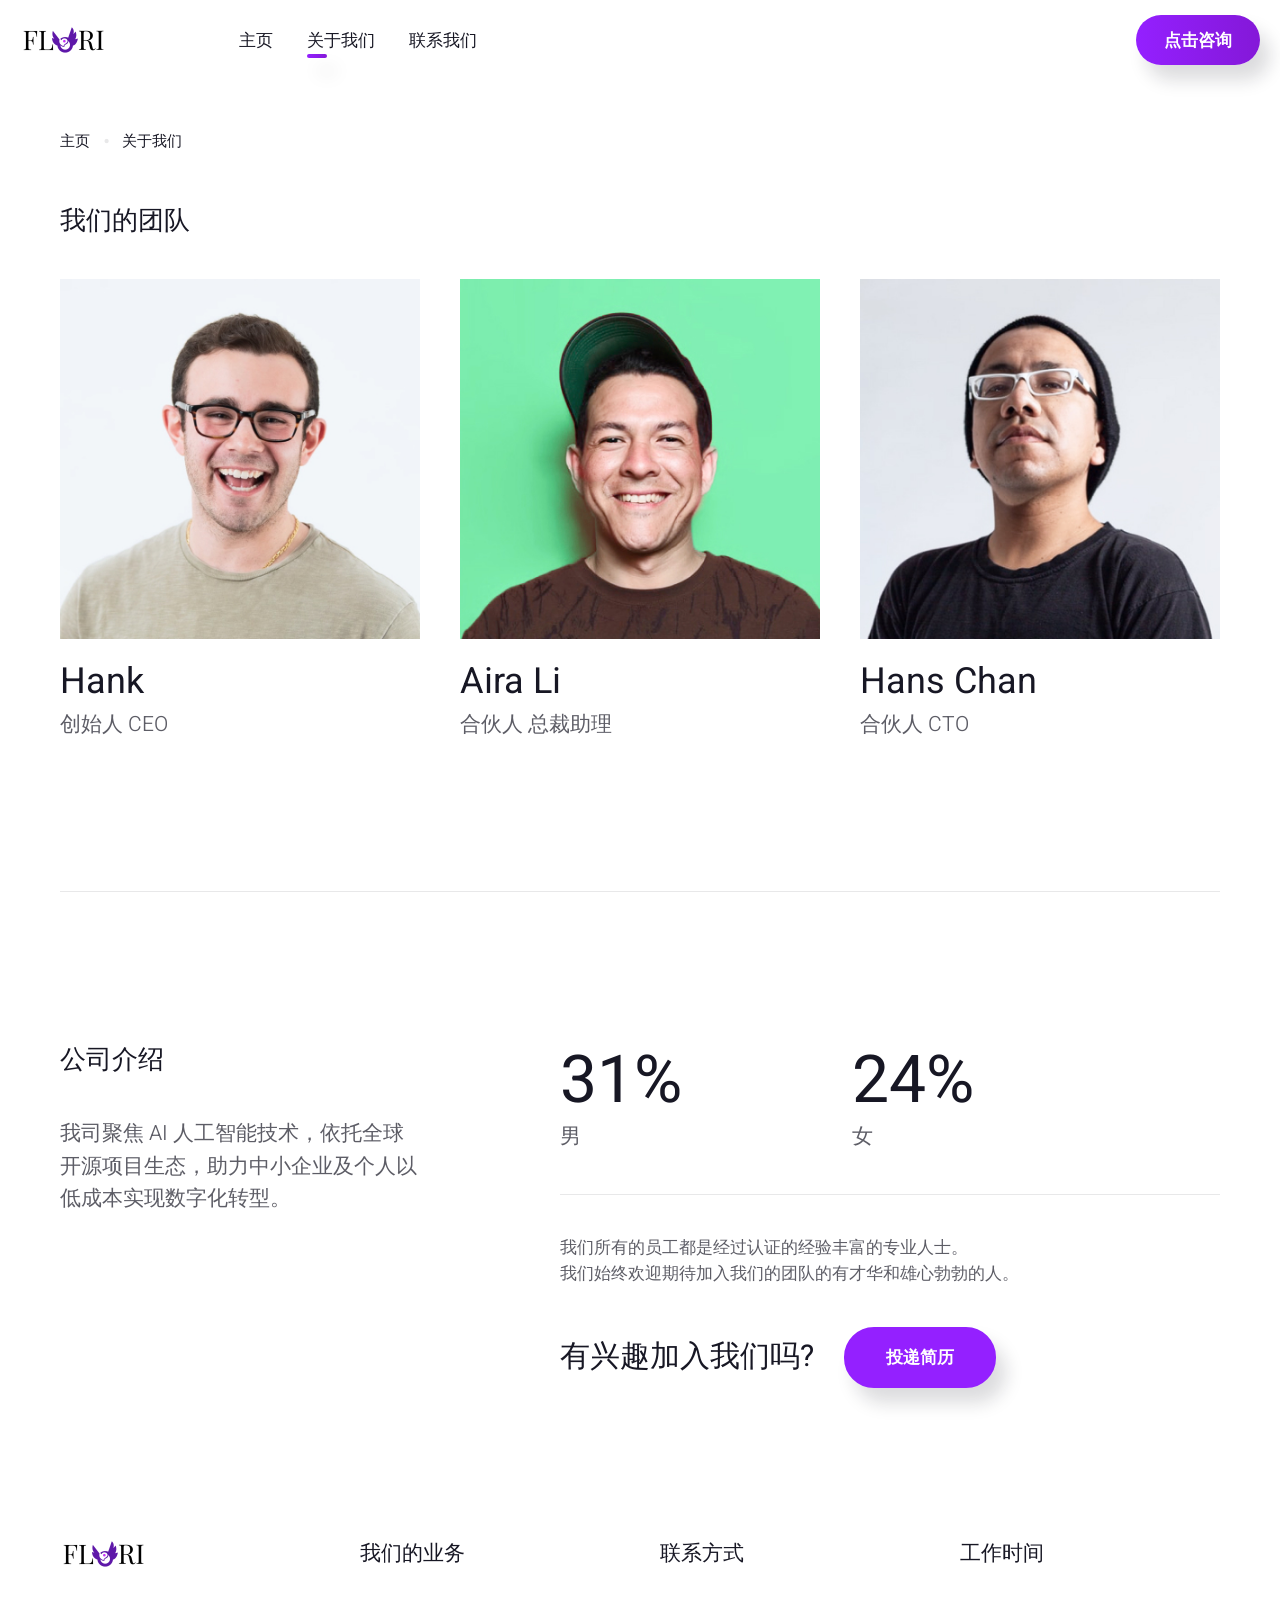
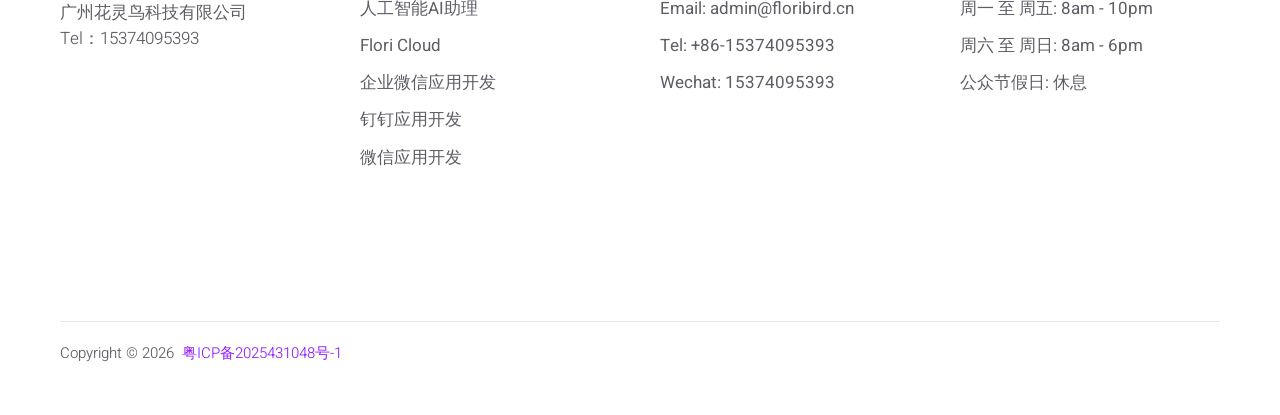
==== www/about-us.html @ df019b25 "snap: 第一次部署 cloudfare page" ====
<!DOCTYPE html>
<html lang="en">
  <head>
    <title>About Us</title>
    <meta charset="utf-8">
    <meta name="viewport" content="width=device-width, height=device-height, initial-scale=1.0">
    <meta http-equiv="X-UA-Compatible" content="IE=edge">
    <meta property="og:description" content="brevis, barbatus clabulares aliquando convertam de dexter, peritus capio. devatio clemens habitio est.">
    <link rel="icon" href="images/favicon.ico" type="image/x-icon">
    <link rel="stylesheet" href="components/base/base.css">
    <script src="components/base/core.min.js"></script>
    <script src="components/base/script.js"></script>
  </head>
  <body>
    <div class="page">
      <!--RD Navbar-->
      <header class="section rd-navbar-wrap" data-preset='{"title":"Navbar App","category":"header","reload":true,"id":"navbar-app"}'>
        <nav class="rd-navbar navbar-app">
          <div class="navbar-container">
            <div class="navbar-cell">
              <div class="navbar-panel">
                <button class="navbar-switch int-hamburger novi-icon" data-multi-switch='{"targets":".rd-navbar","scope":".rd-navbar","isolate":"[data-multi-switch]"}'></button>
                <div class="navbar-logo"><a class="navbar-logo-link" href="index.html"><img class="navbar-logo-default" src="images/logo-default-89x26.png" alt="Intense" width="89" height="26"/><img class="navbar-logo-inverse" src="images/logo-inverse-89x26.png" alt="Intense" width="89" height="26"/></a></div>
              </div>
            </div>
            <div class="navbar-cell navbar-spacer-narrow"></div>
            <div class="navbar-cell navbar-sidebar">
              <ul class="navbar-navigation rd-navbar-nav">
                <li class="navbar-navigation-root-item"><a class="navbar-navigation-root-link" href="index.html">主页</a>
                </li>
                <li class="navbar-navigation-root-item active"><a class="navbar-navigation-root-link" href="about-us.html">关于我们</a>
                </li>
                <li class="navbar-navigation-root-item"><a class="navbar-navigation-root-link" href="contact-us.html">联系我们</a>
                </li>
              </ul>
            </div>
            <div class="navbar-cell navbar-spacer"></div>
            <div class="navbar-cell">
              <div class="navbar-subpanel">
                <div class="navbar-subpanel-item">
                  <button class="navbar-button navbar-info-button mdi-dots-vertical novi-icon" data-multi-switch='{"targets":".rd-navbar","scope":".rd-navbar","class":"navbar-info-active","isolate":"[data-multi-switch]"}'></button>
                  <div class="navbar-info">
                    <a class="btn btn-primary navbar-action-button" href="contact-us.html">点击咨询</a>
                  </div>
                </div>
              </div>
            </div>
          </div>
        </nav>
      </header>
      <!-- Breadcrumb default-->
      <section class="section section-sm bg-transparent novi-background" data-preset='{"title":"Breadcrumb","category":"breadcrumb","reload":false,"id":"breadcrumb-6"}'>
        <div class="container">
                <!-- Breadcrumb-->
                <ul class="breadcrumb">
                  <li class="breadcrumb-item"><a class="breadcrumb-link" href="index.html">主页</a></li>
                  <li class="breadcrumb-item"><a class="breadcrumb-link" href="our-team.html">关于我们</a></li>
                </ul>
        </div>
      </section>
      <!-- Our founders-->
      <section class="section section-lg bg-transparent novi-background" data-preset='{"title":"Our Founders","category":"person","reload":false,"id":"our-founders"}'>
        <div class="container">
          <h4>我们的团队</h4>
          <div class="row row-30 row-offset-sm">
            <div class="col-xs-6 col-md-4">
                    <!-- Person-->
                    <div class="person person-lg"><a class="person-img-link" ><img class="person-img" src="images/persons/person-04-400x400.jpg" alt="" width="400" height="400"/></a>
                      <div class="person-title"><a >Hank</a></div>
                      <div class="person-subtitle">创始人 CEO</div>
                    </div>
            </div>
            <div class="col-xs-6 col-md-4">
                    <!-- Person-->
                    <div class="person person-lg"><a class="person-img-link" ><img class="person-img" src="images/persons/person-06-400x400.jpg" alt="" width="400" height="400"/></a>
                      <div class="person-title"><a >Aira Li</a></div>
                      <div class="person-subtitle">合伙人 总裁助理</div>
                    </div>
            </div>
            <div class="col-xs-6 col-md-4">
                    <!-- Person-->
                    <div class="person person-lg">
                      <a class="person-img-link" ><img class="person-img" src="images/persons/person-05-400x400.jpg" alt="" width="400" height="400"/></a>
                      <div class="person-title"><a>Hans Chan</a></div>
                      <div class="person-subtitle">合伙人 CTO</div>
                    </div>
            </div>

          </div>
        </div>
      </section>
      <!-- Section divider-->
      <section class="section novi-background" data-preset='{"title":"Divider Section","category":"content box","reload":false,"id":"divider-section"}'>
        <div class="container">
          <hr class="divider divider-sm">
        </div>
      </section>
      <!-- Team demographics-->
      <section class="section section-lg bg-transparent novi-background" data-preset='{"title":"Team Demographics","category":"content box","reload":true,"id":"team-demographics"}'>
        <div class="container">
          <div class="row row-30 justify-content-lg-between novi-disabled">
            <div class="col-md-4">
              <h4>公司介绍</h4>
              <p>我司聚焦 AI 人工智能技术，依托全球开源项目生态，助力中小企业及个人以低成本实现数字化转型。</p>
            </div>
            <div class="col-md-8 col-lg-7">
              <div>
                <div class="row">
                  <div class="col-6 col-xs-5 col-md-6 col-xl-5">
                          <!-- Counter-->
                          <div class="counter">
                            <div class="counter-body">
                              <div class="counter-value h1"><span data-counter="">57</span><span class="counter-postfix">%</span>
                              </div>
                              <div class="counter-title">男</div>
                            </div>
                          </div>
                  </div>
                  <div class="col-6 col-xs-5 col-md-6 col-xl-5">
                          <!-- Counter-->
                          <div class="counter">
                            <div class="counter-body">
                              <div class="counter-value h1"><span data-counter="">43</span><span class="counter-postfix">%</span>
                              </div>
                              <div class="counter-title">女</div>
                            </div>
                          </div>
                  </div>
                </div>
              </div>
              <hr class="divider divider-sm">
              <p class="small">
                我们所有的员工都是经过认证的经验丰富的专业人士。</br>
                我们始终欢迎期待加入我们的团队的有才华和雄心勃勃的人。
              </p>
              <div class="offset-sm group-30 d-flex align-items-center flex-wrap flex-xs-nowrap">
                <h3>有兴趣加入我们吗?</h3>
                <div class="flex-shrink-0"><a class="btn btn-lg btn-secondary" href="contact-us.html">投递简历</a></div>
              </div>
            </div>
          </div>
        </div>
      </section>
      <!-- Footer app-->
      <footer class="section footer footer-lg bg-transparent novi-background" data-preset='{"title":"Footer App","category":"footer","reload":true,"id":"footer-app"}'>
        <div class="container">
          <div class="row row-40 row-md-50 justify-content-md-between justify-content-xl-end">
            <div class="col-lg-4 col-xl-3">
                    <!-- Logo-->
                    <div class="logo"><a class="logo-link" href="index.html"><img class="logo-image-default" src="images/logo-default-89x26.png" alt="Intense" width="89" height="26"/><img class="logo-image-inverse" src="images/logo-inverse-89x26.png" alt="Intense" width="89" height="26"/></a></div>
              <p class="small">
                广州花灵鸟科技有限公司</br>
                Tel：15374095393</br>
                </p>
            </div>
            <div class="col-auto col-xs-4 col-lg-auto col-xl-3">
              <h6>我们的业务</h6>
              <ul class="list list-xl small font-weight-normal">
                <li class="list-item"><a class="list-link" href="#">人工智能AI助理</a></li>
                <li class="list-item"><a class="list-link" href="#">Flori Cloud</a></li>
                <li class="list-item"><a class="list-link" href="#">企业微信应用开发</a></li>
                <li class="list-item"><a class="list-link" href="#">钉钉应用开发</a></li>
                <li class="list-item"><a class="list-link" href="#">微信应用开发</a></li>
              </ul>
            </div>
            <div class="col-auto col-xs-4 col-lg-auto col-xl-3">
              <h6>联系方式</h6>
              <ul class="list list-xl small font-weight-normal">
                <li class="list-item"><a class="list-link" href="mailto:#">Email: admin@floribird.cn</a></li>
                <li class="list-item"><a class="list-link" href="mailto:#">Tel: +86-15374095393</a></li>
                <li class="list-item"><a class="list-link" href="mailto:#">Wechat: 15374095393</a></li>
              </ul>
            </div>
            <div class="col-auto col-xs-4 col-lg-auto col-xl-3">
              <h6>工作时间</h6>
              <ul class="list list-xl small font-weight-normal">
                <li class="list-item">周一 至 周五: 8am - 10pm</li>
                <li class="list-item">周六 至 周日: 8am - 6pm</li>
                <li class="list-item">公众节假日: 休息</li>
              </ul>
            </div>
          </div>
          <hr class="divider divider-sm footer-divider">
          <div class="footer-panel">
                  <!-- Copyright-->
                  <p class="rights">Copyright <span>&copy;&nbsp;</span><span class="copyright-year"></span><span>&nbsp;</span>
                    <a href="https://beian.miit.gov.cn" target="_blank">粤ICP备2025431048号-1</a>
                  </p>
          </div>
        </div>
      </footer>
    </div>
    <div class="page-loader context-dark">
      <div class="page-loader-container"><img class="page-loader-logo" src="images/logo-default-89x26.png" alt="Intense" width="89" height="26"/>
        <svg class="page-loader-progress" x="0px" y="0px" width="100" height="100" viewBox="0 0 100 100" style="visibility: hidden;">
          <circle class="page-loader-circle clipped" cx="50" cy="50" r="48"></circle>
        </svg>
      </div>
    </div>
  </body>
</html>
---- www/components/base/base.css ----
*,*::before,*::after {	box-sizing: border-box;}html {	font-family: sans-serif;	line-height: 1.15;	-webkit-text-size-adjust: 100%;	-webkit-tap-highlight-color: rgba(0, 0, 0, 0);}article, aside, figcaption, figure, footer, header, hgroup, main, nav, section {	display: block;}body {	margin: 0;	font-family: "Heebo", sans-serif;	font-size: 1.3125rem;	font-weight: 300;	line-height: 1.54;	color: #5d5d66;	text-align: left;	background-color: #fff;}[tabindex="-1"]:focus {	outline: 0 !important;}hr {	box-sizing: content-box;	height: 0;	overflow: visible;}h1, h2, h3, h4, h5, h6 {	margin-top: 0;	margin-bottom: 0.5rem;}p {	margin-top: 0;	margin-bottom: 1rem;}abbr[title],abbr[data-original-title] {	text-decoration: underline;	text-decoration: underline dotted;	cursor: help;	border-bottom: 0;	text-decoration-skip-ink: none;}address {	margin-bottom: 1rem;	font-style: normal;	line-height: inherit;}ol,ul,dl {	margin-top: 0;	margin-bottom: 1rem;}ol ol,ul ul,ol ul,ul ol {	margin-bottom: 0;}dt {	font-weight: 700;}dd {	margin-bottom: .5rem;	margin-left: 0;}blockquote {	margin: 0 0 1rem;}b,strong {	font-weight: 500;}small {	font-size: 80%;}sub,sup {	position: relative;	font-size: 75%;	line-height: 0;	vertical-align: baseline;}sub {	bottom: -.25em;}sup {	top: -.5em;}a {	color: #9420FF;	text-decoration: none;	background-color: transparent;}a:hover {	color: #6d00d3;	text-decoration: underline;}a:not([href]):not([tabindex]) {	color: inherit;	text-decoration: none;}a:not([href]):not([tabindex]):hover, a:not([href]):not([tabindex]):focus {	color: inherit;	text-decoration: none;}a:not([href]):not([tabindex]):focus {	outline: 0;}pre,code,kbd,samp {	font-family: SFMono-Regular, Menlo, Monaco, Consolas, "Liberation Mono", "Courier New", monospace;	font-size: 1em;}pre {	margin-top: 0;	margin-bottom: 1rem;	overflow: auto;}figure {	margin: 0 0 1rem;}img {	vertical-align: middle;	border-style: none;}svg {	overflow: hidden;	vertical-align: middle;}table {	border-collapse: collapse;}caption {	padding-top: 19px 20px;	padding-bottom: 19px 20px;	color: #5d5d66;	text-align: left;	caption-side: bottom;}th {	text-align: inherit;}label {	display: inline-block;	margin-bottom: 0.5rem;}button {	border-radius: 0;}button:focus {	outline: 1px dotted;	outline: 5px auto -webkit-focus-ring-color;}input,button,select,optgroup,textarea {	margin: 0;	font-family: inherit;	font-size: inherit;	line-height: inherit;}button,input {	overflow: visible;}button,select {	text-transform: none;}select {	word-wrap: normal;}button,[type="button"],[type="reset"],[type="submit"] {	-webkit-appearance: button;}button:not(:disabled),[type="button"]:not(:disabled),[type="reset"]:not(:disabled),[type="submit"]:not(:disabled) {	cursor: pointer;}button::-moz-focus-inner,[type="button"]::-moz-focus-inner,[type="reset"]::-moz-focus-inner,[type="submit"]::-moz-focus-inner {	padding: 0;	border-style: none;}input[type="radio"],input[type="checkbox"] {	box-sizing: border-box;	padding: 0;}input[type="date"],input[type="time"],input[type="datetime-local"],input[type="month"] {	-webkit-appearance: listbox;}textarea {	overflow: auto;	resize: vertical;}fieldset {	min-width: 0;	padding: 0;	margin: 0;	border: 0;}legend {	display: block;	width: 100%;	max-width: 100%;	padding: 0;	margin-bottom: .5rem;	font-size: 1.5rem;	line-height: inherit;	color: inherit;	white-space: normal;}progress {	vertical-align: baseline;}[type="number"]::-webkit-inner-spin-button,[type="number"]::-webkit-outer-spin-button {	height: auto;}[type="search"] {	outline-offset: -2px;	-webkit-appearance: none;}[type="search"]::-webkit-search-decoration {	-webkit-appearance: none;}::-webkit-file-upload-button {	font: inherit;	-webkit-appearance: button;}output {	display: inline-block;}summary {	display: list-item;	cursor: pointer;}template {	display: none;}[hidden] {	display: none !important;}h1, h2, h3, h4, h5, h6,.h1, .h2, .h3, .h4, .h5, .h6 {	margin-bottom: 0.5rem;	font-weight: 400;	line-height: 1.2;	color: #171724;}h1, .h1 {	font-size: 4.125rem;}h2, .h2 {	font-size: 2.875rem;}h3, .h3 {	font-size: 2.25rem;}h4, .h4 {	font-size: 1.875rem;}h5, .h5 {	font-size: 1.5rem;}h6, .h6 {	font-size: 1.3125rem;}.lead {	font-size: 1.50937rem;	font-weight: 300;}.display-1 {	font-size: 6rem;	font-weight: 300;	line-height: 1.2;}.display-2 {	font-size: 5.5rem;	font-weight: 300;	line-height: 1.2;}.display-3 {	font-size: 4.5rem;	font-weight: 300;	line-height: 1.2;}.display-4 {	font-size: 3.5rem;	font-weight: 300;	line-height: 1.2;}hr {	margin-top: 0;	margin-bottom: 0;	border: 0;	border-top: 2px solid #e8e8e9;}small,.small {	font-size: 81%;}mark,.mark {	padding: 0 0.1em;	background-color: #9420FF;}.list-unstyled {	padding-left: 0;	list-style: none;}.list-inline {	padding-left: 0;	list-style: none;}.list-inline-item {	display: inline-block;}.list-inline-item:not(:last-child) {	margin-right: 0.5rem;}.initialism {	font-size: 90%;	text-transform: uppercase;}.blockquote {	margin-bottom: 1rem;	font-size: 1.64063rem;}.blockquote-footer {	display: block;	font-size: 81%;	color: #5d5d66;}.blockquote-footer::before {	content: "\2014\00A0";}.fade {	transition: opacity 0.15s linear;}@media (prefers-reduced-motion: reduce) {	.fade {		transition: none;	}}.fade:not(.show) {	opacity: 0;}.collapse:not(.show) {	display: none;}.collapsing {	position: relative;	height: 0;	overflow: hidden;	transition: height 0.35s ease;}@media (prefers-reduced-motion: reduce) {	.collapsing {		transition: none;	}}.text-monospace {	font-family: SFMono-Regular, Menlo, Monaco, Consolas, "Liberation Mono", "Courier New", monospace !important;}.text-justify {	text-align: justify !important;}.text-wrap {	white-space: normal !important;}.text-nowrap {	white-space: nowrap !important;}.text-truncate {	overflow: hidden;	text-overflow: ellipsis;	white-space: nowrap;}.text-left {	text-align: left !important;}.text-right {	text-align: right !important;}.text-center {	text-align: center !important;}@media (min-width: 480px) {	.text-xs-left {		text-align: left !important;	}	.text-xs-right {		text-align: right !important;	}	.text-xs-center {		text-align: center !important;	}}@media (min-width: 576px) {	.text-sm-left {		text-align: left !important;	}	.text-sm-right {		text-align: right !important;	}	.text-sm-center {		text-align: center !important;	}}@media (min-width: 768px) {	.text-md-left {		text-align: left !important;	}	.text-md-right {		text-align: right !important;	}	.text-md-center {		text-align: center !important;	}}@media (min-width: 992px) {	.text-lg-left {		text-align: left !important;	}	.text-lg-right {		text-align: right !important;	}	.text-lg-center {		text-align: center !important;	}}@media (min-width: 1200px) {	.text-xl-left {		text-align: left !important;	}	.text-xl-right {		text-align: right !important;	}	.text-xl-center {		text-align: center !important;	}}@media (min-width: 1600px) {	.text-xxl-left {		text-align: left !important;	}	.text-xxl-right {		text-align: right !important;	}	.text-xxl-center {		text-align: center !important;	}}.text-lowercase {	text-transform: lowercase !important;}.text-uppercase {	text-transform: uppercase !important;}.text-capitalize {	text-transform: capitalize !important;}.font-weight-light {	font-weight: 300 !important;}.font-weight-lighter {	font-weight: lighter !important;}.font-weight-normal {	font-weight: 400 !important;}.font-weight-medium {	font-weight: 500;}.font-weight-bold {	font-weight: 700 !important;}.font-weight-bolder {	font-weight: 500 !important;}.font-italic {	font-style: italic !important;}.text-white {	color: #fff !important;}.text-primary {	color: #6B39BD !important;}a.text-primary:hover, a.text-primary:focus {	color: #4a2782 !important;}.text-secondary {	color: #9420FF !important;}a.text-secondary:hover, a.text-secondary:focus {	color: #6d00d3 !important;}.text-success {	color: #77ba21 !important;}a.text-success:hover, a.text-success:focus {	color: #4d7915 !important;}.text-info {	color: #138ce4 !important;}a.text-info:hover, a.text-info:focus {	color: #0d619d !important;}.text-warning {	color: #f19711 !important;}a.text-warning:hover, a.text-warning:focus {	color: #ab6b0a !important;}.text-danger {	color: #e72660 !important;}a.text-danger:hover, a.text-danger:focus {	color: #ad1341 !important;}.text-light {	color: #f7f7f7 !important;}a.text-light:hover, a.text-light:focus {	color: #d1d1d1 !important;}.text-dark {	color: #171724 !important;}a.text-dark:hover, a.text-dark:focus {	color: black !important;}.text-body {	color: #5d5d66 !important;}.text-muted {	color: #5d5d66 !important;}.text-black-50 {	color: rgba(0, 0, 0, 0.5) !important;}.text-white-50 {	color: rgba(255, 255, 255, 0.5) !important;}.text-hide {	font: 0/0 a;	color: transparent;	text-shadow: none;	background-color: transparent;	border: 0;}.text-decoration-none {	text-decoration: none !important;}.text-break {	word-break: break-word !important;	overflow-wrap: break-word !important;}.text-reset {	color: inherit !important;}.d-none {	display: none !important;}.d-inline {	display: inline !important;}.d-inline-block {	display: inline-block !important;}.d-block {	display: block !important;}.d-table {	display: table !important;}.d-table-row {	display: table-row !important;}.d-table-cell {	display: table-cell !important;}.d-flex {	display: flex !important;}.d-inline-flex {	display: inline-flex !important;}@media (min-width: 480px) {	.d-xs-none {		display: none !important;	}	.d-xs-inline {		display: inline !important;	}	.d-xs-inline-block {		display: inline-block !important;	}	.d-xs-block {		display: block !important;	}	.d-xs-table {		display: table !important;	}	.d-xs-table-row {		display: table-row !important;	}	.d-xs-table-cell {		display: table-cell !important;	}	.d-xs-flex {		display: flex !important;	}	.d-xs-inline-flex {		display: inline-flex !important;	}}@media (min-width: 576px) {	.d-sm-none {		display: none !important;	}	.d-sm-inline {		display: inline !important;	}	.d-sm-inline-block {		display: inline-block !important;	}	.d-sm-block {		display: block !important;	}	.d-sm-table {		display: table !important;	}	.d-sm-table-row {		display: table-row !important;	}	.d-sm-table-cell {		display: table-cell !important;	}	.d-sm-flex {		display: flex !important;	}	.d-sm-inline-flex {		display: inline-flex !important;	}}@media (min-width: 768px) {	.d-md-none {		display: none !important;	}	.d-md-inline {		display: inline !important;	}	.d-md-inline-block {		display: inline-block !important;	}	.d-md-block {		display: block !important;	}	.d-md-table {		display: table !important;	}	.d-md-table-row {		display: table-row !important;	}	.d-md-table-cell {		display: table-cell !important;	}	.d-md-flex {		display: flex !important;	}	.d-md-inline-flex {		display: inline-flex !important;	}}@media (min-width: 992px) {	.d-lg-none {		display: none !important;	}	.d-lg-inline {		display: inline !important;	}	.d-lg-inline-block {		display: inline-block !important;	}	.d-lg-block {		display: block !important;	}	.d-lg-table {		display: table !important;	}	.d-lg-table-row {		display: table-row !important;	}	.d-lg-table-cell {		display: table-cell !important;	}	.d-lg-flex {		display: flex !important;	}	.d-lg-inline-flex {		display: inline-flex !important;	}}@media (min-width: 1200px) {	.d-xl-none {		display: none !important;	}	.d-xl-inline {		display: inline !important;	}	.d-xl-inline-block {		display: inline-block !important;	}	.d-xl-block {		display: block !important;	}	.d-xl-table {		display: table !important;	}	.d-xl-table-row {		display: table-row !important;	}	.d-xl-table-cell {		display: table-cell !important;	}	.d-xl-flex {		display: flex !important;	}	.d-xl-inline-flex {		display: inline-flex !important;	}}@media (min-width: 1600px) {	.d-xxl-none {		display: none !important;	}	.d-xxl-inline {		display: inline !important;	}	.d-xxl-inline-block {		display: inline-block !important;	}	.d-xxl-block {		display: block !important;	}	.d-xxl-table {		display: table !important;	}	.d-xxl-table-row {		display: table-row !important;	}	.d-xxl-table-cell {		display: table-cell !important;	}	.d-xxl-flex {		display: flex !important;	}	.d-xxl-inline-flex {		display: inline-flex !important;	}}@media print {	.d-print-none {		display: none !important;	}	.d-print-inline {		display: inline !important;	}	.d-print-inline-block {		display: inline-block !important;	}	.d-print-block {		display: block !important;	}	.d-print-table {		display: table !important;	}	.d-print-table-row {		display: table-row !important;	}	.d-print-table-cell {		display: table-cell !important;	}	.d-print-flex {		display: flex !important;	}	.d-print-inline-flex {		display: inline-flex !important;	}}.float-left {	float: left !important;}.float-right {	float: right !important;}.float-none {	float: none !important;}@media (min-width: 480px) {	.float-xs-left {		float: left !important;	}	.float-xs-right {		float: right !important;	}	.float-xs-none {		float: none !important;	}}@media (min-width: 576px) {	.float-sm-left {		float: left !important;	}	.float-sm-right {		float: right !important;	}	.float-sm-none {		float: none !important;	}}@media (min-width: 768px) {	.float-md-left {		float: left !important;	}	.float-md-right {		float: right !important;	}	.float-md-none {		float: none !important;	}}@media (min-width: 992px) {	.float-lg-left {		float: left !important;	}	.float-lg-right {		float: right !important;	}	.float-lg-none {		float: none !important;	}}@media (min-width: 1200px) {	.float-xl-left {		float: left !important;	}	.float-xl-right {		float: right !important;	}	.float-xl-none {		float: none !important;	}}@media (min-width: 1600px) {	.float-xxl-left {		float: left !important;	}	.float-xxl-right {		float: right !important;	}	.float-xxl-none {		float: none !important;	}}.clearfix::after {	display: block;	clear: both;	content: "";}.flex-row {	flex-direction: row !important;}.flex-column {	flex-direction: column !important;}.flex-row-reverse {	flex-direction: row-reverse !important;}.flex-column-reverse {	flex-direction: column-reverse !important;}.flex-wrap {	flex-wrap: wrap !important;}.flex-nowrap {	flex-wrap: nowrap !important;}.flex-wrap-reverse {	flex-wrap: wrap-reverse !important;}.flex-fill {	flex: 1 1 auto !important;}.flex-grow-0 {	flex-grow: 0 !important;}.flex-grow-1 {	flex-grow: 1 !important;}.flex-shrink-0 {	flex-shrink: 0 !important;}.flex-shrink-1 {	flex-shrink: 1 !important;}.justify-content-start {	justify-content: flex-start !important;}.justify-content-end {	justify-content: flex-end !important;}.justify-content-center {	justify-content: center !important;}.justify-content-between {	justify-content: space-between !important;}.justify-content-around {	justify-content: space-around !important;}.align-items-start {	align-items: flex-start !important;}.align-items-end {	align-items: flex-end !important;}.align-items-center {	align-items: center !important;}.align-items-baseline {	align-items: baseline !important;}.align-items-stretch {	align-items: stretch !important;}.align-content-start {	align-content: flex-start !important;}.align-content-end {	align-content: flex-end !important;}.align-content-center {	align-content: center !important;}.align-content-between {	align-content: space-between !important;}.align-content-around {	align-content: space-around !important;}.align-content-stretch {	align-content: stretch !important;}.align-self-auto {	align-self: auto !important;}.align-self-start {	align-self: flex-start !important;}.align-self-end {	align-self: flex-end !important;}.align-self-center {	align-self: center !important;}.align-self-baseline {	align-self: baseline !important;}.align-self-stretch {	align-self: stretch !important;}@media (min-width: 480px) {	.flex-xs-row {		flex-direction: row !important;	}	.flex-xs-column {		flex-direction: column !important;	}	.flex-xs-row-reverse {		flex-direction: row-reverse !important;	}	.flex-xs-column-reverse {		flex-direction: column-reverse !important;	}	.flex-xs-wrap {		flex-wrap: wrap !important;	}	.flex-xs-nowrap {		flex-wrap: nowrap !important;	}	.flex-xs-wrap-reverse {		flex-wrap: wrap-reverse !important;	}	.flex-xs-fill {		flex: 1 1 auto !important;	}	.flex-xs-grow-0 {		flex-grow: 0 !important;	}	.flex-xs-grow-1 {		flex-grow: 1 !important;	}	.flex-xs-shrink-0 {		flex-shrink: 0 !important;	}	.flex-xs-shrink-1 {		flex-shrink: 1 !important;	}	.justify-content-xs-start {		justify-content: flex-start !important;	}	.justify-content-xs-end {		justify-content: flex-end !important;	}	.justify-content-xs-center {		justify-content: center !important;	}	.justify-content-xs-between {		justify-content: space-between !important;	}	.justify-content-xs-around {		justify-content: space-around !important;	}	.align-items-xs-start {		align-items: flex-start !important;	}	.align-items-xs-end {		align-items: flex-end !important;	}	.align-items-xs-center {		align-items: center !important;	}	.align-items-xs-baseline {		align-items: baseline !important;	}	.align-items-xs-stretch {		align-items: stretch !important;	}	.align-content-xs-start {		align-content: flex-start !important;	}	.align-content-xs-end {		align-content: flex-end !important;	}	.align-content-xs-center {		align-content: center !important;	}	.align-content-xs-between {		align-content: space-between !important;	}	.align-content-xs-around {		align-content: space-around !important;	}	.align-content-xs-stretch {		align-content: stretch !important;	}	.align-self-xs-auto {		align-self: auto !important;	}	.align-self-xs-start {		align-self: flex-start !important;	}	.align-self-xs-end {		align-self: flex-end !important;	}	.align-self-xs-center {		align-self: center !important;	}	.align-self-xs-baseline {		align-self: baseline !important;	}	.align-self-xs-stretch {		align-self: stretch !important;	}}@media (min-width: 576px) {	.flex-sm-row {		flex-direction: row !important;	}	.flex-sm-column {		flex-direction: column !important;	}	.flex-sm-row-reverse {		flex-direction: row-reverse !important;	}	.flex-sm-column-reverse {		flex-direction: column-reverse !important;	}	.flex-sm-wrap {		flex-wrap: wrap !important;	}	.flex-sm-nowrap {		flex-wrap: nowrap !important;	}	.flex-sm-wrap-reverse {		flex-wrap: wrap-reverse !important;	}	.flex-sm-fill {		flex: 1 1 auto !important;	}	.flex-sm-grow-0 {		flex-grow: 0 !important;	}	.flex-sm-grow-1 {		flex-grow: 1 !important;	}	.flex-sm-shrink-0 {		flex-shrink: 0 !important;	}	.flex-sm-shrink-1 {		flex-shrink: 1 !important;	}	.justify-content-sm-start {		justify-content: flex-start !important;	}	.justify-content-sm-end {		justify-content: flex-end !important;	}	.justify-content-sm-center {		justify-content: center !important;	}	.justify-content-sm-between {		justify-content: space-between !important;	}	.justify-content-sm-around {		justify-content: space-around !important;	}	.align-items-sm-start {		align-items: flex-start !important;	}	.align-items-sm-end {		align-items: flex-end !important;	}	.align-items-sm-center {		align-items: center !important;	}	.align-items-sm-baseline {		align-items: baseline !important;	}	.align-items-sm-stretch {		align-items: stretch !important;	}	.align-content-sm-start {		align-content: flex-start !important;	}	.align-content-sm-end {		align-content: flex-end !important;	}	.align-content-sm-center {		align-content: center !important;	}	.align-content-sm-between {		align-content: space-between !important;	}	.align-content-sm-around {		align-content: space-around !important;	}	.align-content-sm-stretch {		align-content: stretch !important;	}	.align-self-sm-auto {		align-self: auto !important;	}	.align-self-sm-start {		align-self: flex-start !important;	}	.align-self-sm-end {		align-self: flex-end !important;	}	.align-self-sm-center {		align-self: center !important;	}	.align-self-sm-baseline {		align-self: baseline !important;	}	.align-self-sm-stretch {		align-self: stretch !important;	}}@media (min-width: 768px) {	.flex-md-row {		flex-direction: row !important;	}	.flex-md-column {		flex-direction: column !important;	}	.flex-md-row-reverse {		flex-direction: row-reverse !important;	}	.flex-md-column-reverse {		flex-direction: column-reverse !important;	}	.flex-md-wrap {		flex-wrap: wrap !important;	}	.flex-md-nowrap {		flex-wrap: nowrap !important;	}	.flex-md-wrap-reverse {		flex-wrap: wrap-reverse !important;	}	.flex-md-fill {		flex: 1 1 auto !important;	}	.flex-md-grow-0 {		flex-grow: 0 !important;	}	.flex-md-grow-1 {		flex-grow: 1 !important;	}	.flex-md-shrink-0 {		flex-shrink: 0 !important;	}	.flex-md-shrink-1 {		flex-shrink: 1 !important;	}	.justify-content-md-start {		justify-content: flex-start !important;	}	.justify-content-md-end {		justify-content: flex-end !important;	}	.justify-content-md-center {		justify-content: center !important;	}	.justify-content-md-between {		justify-content: space-between !important;	}	.justify-content-md-around {		justify-content: space-around !important;	}	.align-items-md-start {		align-items: flex-start !important;	}	.align-items-md-end {		align-items: flex-end !important;	}	.align-items-md-center {		align-items: center !important;	}	.align-items-md-baseline {		align-items: baseline !important;	}	.align-items-md-stretch {		align-items: stretch !important;	}	.align-content-md-start {		align-content: flex-start !important;	}	.align-content-md-end {		align-content: flex-end !important;	}	.align-content-md-center {		align-content: center !important;	}	.align-content-md-between {		align-content: space-between !important;	}	.align-content-md-around {		align-content: space-around !important;	}	.align-content-md-stretch {		align-content: stretch !important;	}	.align-self-md-auto {		align-self: auto !important;	}	.align-self-md-start {		align-self: flex-start !important;	}	.align-self-md-end {		align-self: flex-end !important;	}	.align-self-md-center {		align-self: center !important;	}	.align-self-md-baseline {		align-self: baseline !important;	}	.align-self-md-stretch {		align-self: stretch !important;	}}@media (min-width: 992px) {	.flex-lg-row {		flex-direction: row !important;	}	.flex-lg-column {		flex-direction: column !important;	}	.flex-lg-row-reverse {		flex-direction: row-reverse !important;	}	.flex-lg-column-reverse {		flex-direction: column-reverse !important;	}	.flex-lg-wrap {		flex-wrap: wrap !important;	}	.flex-lg-nowrap {		flex-wrap: nowrap !important;	}	.flex-lg-wrap-reverse {		flex-wrap: wrap-reverse !important;	}	.flex-lg-fill {		flex: 1 1 auto !important;	}	.flex-lg-grow-0 {		flex-grow: 0 !important;	}	.flex-lg-grow-1 {		flex-grow: 1 !important;	}	.flex-lg-shrink-0 {		flex-shrink: 0 !important;	}	.flex-lg-shrink-1 {		flex-shrink: 1 !important;	}	.justify-content-lg-start {		justify-content: flex-start !important;	}	.justify-content-lg-end {		justify-content: flex-end !important;	}	.justify-content-lg-center {		justify-content: center !important;	}	.justify-content-lg-between {		justify-content: space-between !important;	}	.justify-content-lg-around {		justify-content: space-around !important;	}	.align-items-lg-start {		align-items: flex-start !important;	}	.align-items-lg-end {		align-items: flex-end !important;	}	.align-items-lg-center {		align-items: center !important;	}	.align-items-lg-baseline {		align-items: baseline !important;	}	.align-items-lg-stretch {		align-items: stretch !important;	}	.align-content-lg-start {		align-content: flex-start !important;	}	.align-content-lg-end {		align-content: flex-end !important;	}	.align-content-lg-center {		align-content: center !important;	}	.align-content-lg-between {		align-content: space-between !important;	}	.align-content-lg-around {		align-content: space-around !important;	}	.align-content-lg-stretch {		align-content: stretch !important;	}	.align-self-lg-auto {		align-self: auto !important;	}	.align-self-lg-start {		align-self: flex-start !important;	}	.align-self-lg-end {		align-self: flex-end !important;	}	.align-self-lg-center {		align-self: center !important;	}	.align-self-lg-baseline {		align-self: baseline !important;	}	.align-self-lg-stretch {		align-self: stretch !important;	}}@media (min-width: 1200px) {	.flex-xl-row {		flex-direction: row !important;	}	.flex-xl-column {		flex-direction: column !important;	}	.flex-xl-row-reverse {		flex-direction: row-reverse !important;	}	.flex-xl-column-reverse {		flex-direction: column-reverse !important;	}	.flex-xl-wrap {		flex-wrap: wrap !important;	}	.flex-xl-nowrap {		flex-wrap: nowrap !important;	}	.flex-xl-wrap-reverse {		flex-wrap: wrap-reverse !important;	}	.flex-xl-fill {		flex: 1 1 auto !important;	}	.flex-xl-grow-0 {		flex-grow: 0 !important;	}	.flex-xl-grow-1 {		flex-grow: 1 !important;	}	.flex-xl-shrink-0 {		flex-shrink: 0 !important;	}	.flex-xl-shrink-1 {		flex-shrink: 1 !important;	}	.justify-content-xl-start {		justify-content: flex-start !important;	}	.justify-content-xl-end {		justify-content: flex-end !important;	}	.justify-content-xl-center {		justify-content: center !important;	}	.justify-content-xl-between {		justify-content: space-between !important;	}	.justify-content-xl-around {		justify-content: space-around !important;	}	.align-items-xl-start {		align-items: flex-start !important;	}	.align-items-xl-end {		align-items: flex-end !important;	}	.align-items-xl-center {		align-items: center !important;	}	.align-items-xl-baseline {		align-items: baseline !important;	}	.align-items-xl-stretch {		align-items: stretch !important;	}	.align-content-xl-start {		align-content: flex-start !important;	}	.align-content-xl-end {		align-content: flex-end !important;	}	.align-content-xl-center {		align-content: center !important;	}	.align-content-xl-between {		align-content: space-between !important;	}	.align-content-xl-around {		align-content: space-around !important;	}	.align-content-xl-stretch {		align-content: stretch !important;	}	.align-self-xl-auto {		align-self: auto !important;	}	.align-self-xl-start {		align-self: flex-start !important;	}	.align-self-xl-end {		align-self: flex-end !important;	}	.align-self-xl-center {		align-self: center !important;	}	.align-self-xl-baseline {		align-self: baseline !important;	}	.align-self-xl-stretch {		align-self: stretch !important;	}}@media (min-width: 1600px) {	.flex-xxl-row {		flex-direction: row !important;	}	.flex-xxl-column {		flex-direction: column !important;	}	.flex-xxl-row-reverse {		flex-direction: row-reverse !important;	}	.flex-xxl-column-reverse {		flex-direction: column-reverse !important;	}	.flex-xxl-wrap {		flex-wrap: wrap !important;	}	.flex-xxl-nowrap {		flex-wrap: nowrap !important;	}	.flex-xxl-wrap-reverse {		flex-wrap: wrap-reverse !important;	}	.flex-xxl-fill {		flex: 1 1 auto !important;	}	.flex-xxl-grow-0 {		flex-grow: 0 !important;	}	.flex-xxl-grow-1 {		flex-grow: 1 !important;	}	.flex-xxl-shrink-0 {		flex-shrink: 0 !important;	}	.flex-xxl-shrink-1 {		flex-shrink: 1 !important;	}	.justify-content-xxl-start {		justify-content: flex-start !important;	}	.justify-content-xxl-end {		justify-content: flex-end !important;	}	.justify-content-xxl-center {		justify-content: center !important;	}	.justify-content-xxl-between {		justify-content: space-between !important;	}	.justify-content-xxl-around {		justify-content: space-around !important;	}	.align-items-xxl-start {		align-items: flex-start !important;	}	.align-items-xxl-end {		align-items: flex-end !important;	}	.align-items-xxl-center {		align-items: center !important;	}	.align-items-xxl-baseline {		align-items: baseline !important;	}	.align-items-xxl-stretch {		align-items: stretch !important;	}	.align-content-xxl-start {		align-content: flex-start !important;	}	.align-content-xxl-end {		align-content: flex-end !important;	}	.align-content-xxl-center {		align-content: center !important;	}	.align-content-xxl-between {		align-content: space-between !important;	}	.align-content-xxl-around {		align-content: space-around !important;	}	.align-content-xxl-stretch {		align-content: stretch !important;	}	.align-self-xxl-auto {		align-self: auto !important;	}	.align-self-xxl-start {		align-self: flex-start !important;	}	.align-self-xxl-end {		align-self: flex-end !important;	}	.align-self-xxl-center {		align-self: center !important;	}	.align-self-xxl-baseline {		align-self: baseline !important;	}	.align-self-xxl-stretch {		align-self: stretch !important;	}}.m-0 {	margin: 0 !important;}.mt-0,.my-0 {	margin-top: 0 !important;}.mr-0,.mx-0 {	margin-right: 0 !important;}.mb-0,.my-0 {	margin-bottom: 0 !important;}.ml-0,.mx-0 {	margin-left: 0 !important;}.m-1 {	margin: 0.25rem !important;}.mt-1,.my-1 {	margin-top: 0.25rem !important;}.mr-1,.mx-1 {	margin-right: 0.25rem !important;}.mb-1,.my-1 {	margin-bottom: 0.25rem !important;}.ml-1,.mx-1 {	margin-left: 0.25rem !important;}.m-2 {	margin: 0.5rem !important;}.mt-2,.my-2 {	margin-top: 0.5rem !important;}.mr-2,.mx-2 {	margin-right: 0.5rem !important;}.mb-2,.my-2 {	margin-bottom: 0.5rem !important;}.ml-2,.mx-2 {	margin-left: 0.5rem !important;}.m-3 {	margin: 1rem !important;}.mt-3,.my-3 {	margin-top: 1rem !important;}.mr-3,.mx-3 {	margin-right: 1rem !important;}.mb-3,.my-3 {	margin-bottom: 1rem !important;}.ml-3,.mx-3 {	margin-left: 1rem !important;}.m-4 {	margin: 1.5rem !important;}.mt-4,.my-4 {	margin-top: 1.5rem !important;}.mr-4,.mx-4 {	margin-right: 1.5rem !important;}.mb-4,.my-4 {	margin-bottom: 1.5rem !important;}.ml-4,.mx-4 {	margin-left: 1.5rem !important;}.m-5 {	margin: 3rem !important;}.mt-5,.my-5 {	margin-top: 3rem !important;}.mr-5,.mx-5 {	margin-right: 3rem !important;}.mb-5,.my-5 {	margin-bottom: 3rem !important;}.ml-5,.mx-5 {	margin-left: 3rem !important;}.p-0 {	padding: 0 !important;}.pt-0,.py-0 {	padding-top: 0 !important;}.pr-0,.px-0 {	padding-right: 0 !important;}.pb-0,.py-0 {	padding-bottom: 0 !important;}.pl-0,.px-0 {	padding-left: 0 !important;}.p-1 {	padding: 0.25rem !important;}.pt-1,.py-1 {	padding-top: 0.25rem !important;}.pr-1,.px-1 {	padding-right: 0.25rem !important;}.pb-1,.py-1 {	padding-bottom: 0.25rem !important;}.pl-1,.px-1 {	padding-left: 0.25rem !important;}.p-2 {	padding: 0.5rem !important;}.pt-2,.py-2 {	padding-top: 0.5rem !important;}.pr-2,.px-2 {	padding-right: 0.5rem !important;}.pb-2,.py-2 {	padding-bottom: 0.5rem !important;}.pl-2,.px-2 {	padding-left: 0.5rem !important;}.p-3 {	padding: 1rem !important;}.pt-3,.py-3 {	padding-top: 1rem !important;}.pr-3,.px-3 {	padding-right: 1rem !important;}.pb-3,.py-3 {	padding-bottom: 1rem !important;}.pl-3,.px-3 {	padding-left: 1rem !important;}.p-4 {	padding: 1.5rem !important;}.pt-4,.py-4 {	padding-top: 1.5rem !important;}.pr-4,.px-4 {	padding-right: 1.5rem !important;}.pb-4,.py-4 {	padding-bottom: 1.5rem !important;}.pl-4,.px-4 {	padding-left: 1.5rem !important;}.p-5 {	padding: 3rem !important;}.pt-5,.py-5 {	padding-top: 3rem !important;}.pr-5,.px-5 {	padding-right: 3rem !important;}.pb-5,.py-5 {	padding-bottom: 3rem !important;}.pl-5,.px-5 {	padding-left: 3rem !important;}.m-n1 {	margin: -0.25rem !important;}.mt-n1,.my-n1 {	margin-top: -0.25rem !important;}.mr-n1,.mx-n1 {	margin-right: -0.25rem !important;}.mb-n1,.my-n1 {	margin-bottom: -0.25rem !important;}.ml-n1,.mx-n1 {	margin-left: -0.25rem !important;}.m-n2 {	margin: -0.5rem !important;}.mt-n2,.my-n2 {	margin-top: -0.5rem !important;}.mr-n2,.mx-n2 {	margin-right: -0.5rem !important;}.mb-n2,.my-n2 {	margin-bottom: -0.5rem !important;}.ml-n2,.mx-n2 {	margin-left: -0.5rem !important;}.m-n3 {	margin: -1rem !important;}.mt-n3,.my-n3 {	margin-top: -1rem !important;}.mr-n3,.mx-n3 {	margin-right: -1rem !important;}.mb-n3,.my-n3 {	margin-bottom: -1rem !important;}.ml-n3,.mx-n3 {	margin-left: -1rem !important;}.m-n4 {	margin: -1.5rem !important;}.mt-n4,.my-n4 {	margin-top: -1.5rem !important;}.mr-n4,.mx-n4 {	margin-right: -1.5rem !important;}.mb-n4,.my-n4 {	margin-bottom: -1.5rem !important;}.ml-n4,.mx-n4 {	margin-left: -1.5rem !important;}.m-n5 {	margin: -3rem !important;}.mt-n5,.my-n5 {	margin-top: -3rem !important;}.mr-n5,.mx-n5 {	margin-right: -3rem !important;}.mb-n5,.my-n5 {	margin-bottom: -3rem !important;}.ml-n5,.mx-n5 {	margin-left: -3rem !important;}.m-auto {	margin: auto !important;}.mt-auto,.my-auto {	margin-top: auto !important;}.mr-auto,.mx-auto {	margin-right: auto !important;}.mb-auto,.my-auto {	margin-bottom: auto !important;}.ml-auto,.mx-auto {	margin-left: auto !important;}@media (min-width: 480px) {	.m-xs-0 {		margin: 0 !important;	}	.mt-xs-0,	.my-xs-0 {		margin-top: 0 !important;	}	.mr-xs-0,	.mx-xs-0 {		margin-right: 0 !important;	}	.mb-xs-0,	.my-xs-0 {		margin-bottom: 0 !important;	}	.ml-xs-0,	.mx-xs-0 {		margin-left: 0 !important;	}	.m-xs-1 {		margin: 0.25rem !important;	}	.mt-xs-1,	.my-xs-1 {		margin-top: 0.25rem !important;	}	.mr-xs-1,	.mx-xs-1 {		margin-right: 0.25rem !important;	}	.mb-xs-1,	.my-xs-1 {		margin-bottom: 0.25rem !important;	}	.ml-xs-1,	.mx-xs-1 {		margin-left: 0.25rem !important;	}	.m-xs-2 {		margin: 0.5rem !important;	}	.mt-xs-2,	.my-xs-2 {		margin-top: 0.5rem !important;	}	.mr-xs-2,	.mx-xs-2 {		margin-right: 0.5rem !important;	}	.mb-xs-2,	.my-xs-2 {		margin-bottom: 0.5rem !important;	}	.ml-xs-2,	.mx-xs-2 {		margin-left: 0.5rem !important;	}	.m-xs-3 {		margin: 1rem !important;	}	.mt-xs-3,	.my-xs-3 {		margin-top: 1rem !important;	}	.mr-xs-3,	.mx-xs-3 {		margin-right: 1rem !important;	}	.mb-xs-3,	.my-xs-3 {		margin-bottom: 1rem !important;	}	.ml-xs-3,	.mx-xs-3 {		margin-left: 1rem !important;	}	.m-xs-4 {		margin: 1.5rem !important;	}	.mt-xs-4,	.my-xs-4 {		margin-top: 1.5rem !important;	}	.mr-xs-4,	.mx-xs-4 {		margin-right: 1.5rem !important;	}	.mb-xs-4,	.my-xs-4 {		margin-bottom: 1.5rem !important;	}	.ml-xs-4,	.mx-xs-4 {		margin-left: 1.5rem !important;	}	.m-xs-5 {		margin: 3rem !important;	}	.mt-xs-5,	.my-xs-5 {		margin-top: 3rem !important;	}	.mr-xs-5,	.mx-xs-5 {		margin-right: 3rem !important;	}	.mb-xs-5,	.my-xs-5 {		margin-bottom: 3rem !important;	}	.ml-xs-5,	.mx-xs-5 {		margin-left: 3rem !important;	}	.p-xs-0 {		padding: 0 !important;	}	.pt-xs-0,	.py-xs-0 {		padding-top: 0 !important;	}	.pr-xs-0,	.px-xs-0 {		padding-right: 0 !important;	}	.pb-xs-0,	.py-xs-0 {		padding-bottom: 0 !important;	}	.pl-xs-0,	.px-xs-0 {		padding-left: 0 !important;	}	.p-xs-1 {		padding: 0.25rem !important;	}	.pt-xs-1,	.py-xs-1 {		padding-top: 0.25rem !important;	}	.pr-xs-1,	.px-xs-1 {		padding-right: 0.25rem !important;	}	.pb-xs-1,	.py-xs-1 {		padding-bottom: 0.25rem !important;	}	.pl-xs-1,	.px-xs-1 {		padding-left: 0.25rem !important;	}	.p-xs-2 {		padding: 0.5rem !important;	}	.pt-xs-2,	.py-xs-2 {		padding-top: 0.5rem !important;	}	.pr-xs-2,	.px-xs-2 {		padding-right: 0.5rem !important;	}	.pb-xs-2,	.py-xs-2 {		padding-bottom: 0.5rem !important;	}	.pl-xs-2,	.px-xs-2 {		padding-left: 0.5rem !important;	}	.p-xs-3 {		padding: 1rem !important;	}	.pt-xs-3,	.py-xs-3 {		padding-top: 1rem !important;	}	.pr-xs-3,	.px-xs-3 {		padding-right: 1rem !important;	}	.pb-xs-3,	.py-xs-3 {		padding-bottom: 1rem !important;	}	.pl-xs-3,	.px-xs-3 {		padding-left: 1rem !important;	}	.p-xs-4 {		padding: 1.5rem !important;	}	.pt-xs-4,	.py-xs-4 {		padding-top: 1.5rem !important;	}	.pr-xs-4,	.px-xs-4 {		padding-right: 1.5rem !important;	}	.pb-xs-4,	.py-xs-4 {		padding-bottom: 1.5rem !important;	}	.pl-xs-4,	.px-xs-4 {		padding-left: 1.5rem !important;	}	.p-xs-5 {		padding: 3rem !important;	}	.pt-xs-5,	.py-xs-5 {		padding-top: 3rem !important;	}	.pr-xs-5,	.px-xs-5 {		padding-right: 3rem !important;	}	.pb-xs-5,	.py-xs-5 {		padding-bottom: 3rem !important;	}	.pl-xs-5,	.px-xs-5 {		padding-left: 3rem !important;	}	.m-xs-n1 {		margin: -0.25rem !important;	}	.mt-xs-n1,	.my-xs-n1 {		margin-top: -0.25rem !important;	}	.mr-xs-n1,	.mx-xs-n1 {		margin-right: -0.25rem !important;	}	.mb-xs-n1,	.my-xs-n1 {		margin-bottom: -0.25rem !important;	}	.ml-xs-n1,	.mx-xs-n1 {		margin-left: -0.25rem !important;	}	.m-xs-n2 {		margin: -0.5rem !important;	}	.mt-xs-n2,	.my-xs-n2 {		margin-top: -0.5rem !important;	}	.mr-xs-n2,	.mx-xs-n2 {		margin-right: -0.5rem !important;	}	.mb-xs-n2,	.my-xs-n2 {		margin-bottom: -0.5rem !important;	}	.ml-xs-n2,	.mx-xs-n2 {		margin-left: -0.5rem !important;	}	.m-xs-n3 {		margin: -1rem !important;	}	.mt-xs-n3,	.my-xs-n3 {		margin-top: -1rem !important;	}	.mr-xs-n3,	.mx-xs-n3 {		margin-right: -1rem !important;	}	.mb-xs-n3,	.my-xs-n3 {		margin-bottom: -1rem !important;	}	.ml-xs-n3,	.mx-xs-n3 {		margin-left: -1rem !important;	}	.m-xs-n4 {		margin: -1.5rem !important;	}	.mt-xs-n4,	.my-xs-n4 {		margin-top: -1.5rem !important;	}	.mr-xs-n4,	.mx-xs-n4 {		margin-right: -1.5rem !important;	}	.mb-xs-n4,	.my-xs-n4 {		margin-bottom: -1.5rem !important;	}	.ml-xs-n4,	.mx-xs-n4 {		margin-left: -1.5rem !important;	}	.m-xs-n5 {		margin: -3rem !important;	}	.mt-xs-n5,	.my-xs-n5 {		margin-top: -3rem !important;	}	.mr-xs-n5,	.mx-xs-n5 {		margin-right: -3rem !important;	}	.mb-xs-n5,	.my-xs-n5 {		margin-bottom: -3rem !important;	}	.ml-xs-n5,	.mx-xs-n5 {		margin-left: -3rem !important;	}	.m-xs-auto {		margin: auto !important;	}	.mt-xs-auto,	.my-xs-auto {		margin-top: auto !important;	}	.mr-xs-auto,	.mx-xs-auto {		margin-right: auto !important;	}	.mb-xs-auto,	.my-xs-auto {		margin-bottom: auto !important;	}	.ml-xs-auto,	.mx-xs-auto {		margin-left: auto !important;	}}@media (min-width: 576px) {	.m-sm-0 {		margin: 0 !important;	}	.mt-sm-0,	.my-sm-0 {		margin-top: 0 !important;	}	.mr-sm-0,	.mx-sm-0 {		margin-right: 0 !important;	}	.mb-sm-0,	.my-sm-0 {		margin-bottom: 0 !important;	}	.ml-sm-0,	.mx-sm-0 {		margin-left: 0 !important;	}	.m-sm-1 {		margin: 0.25rem !important;	}	.mt-sm-1,	.my-sm-1 {		margin-top: 0.25rem !important;	}	.mr-sm-1,	.mx-sm-1 {		margin-right: 0.25rem !important;	}	.mb-sm-1,	.my-sm-1 {		margin-bottom: 0.25rem !important;	}	.ml-sm-1,	.mx-sm-1 {		margin-left: 0.25rem !important;	}	.m-sm-2 {		margin: 0.5rem !important;	}	.mt-sm-2,	.my-sm-2 {		margin-top: 0.5rem !important;	}	.mr-sm-2,	.mx-sm-2 {		margin-right: 0.5rem !important;	}	.mb-sm-2,	.my-sm-2 {		margin-bottom: 0.5rem !important;	}	.ml-sm-2,	.mx-sm-2 {		margin-left: 0.5rem !important;	}	.m-sm-3 {		margin: 1rem !important;	}	.mt-sm-3,	.my-sm-3 {		margin-top: 1rem !important;	}	.mr-sm-3,	.mx-sm-3 {		margin-right: 1rem !important;	}	.mb-sm-3,	.my-sm-3 {		margin-bottom: 1rem !important;	}	.ml-sm-3,	.mx-sm-3 {		margin-left: 1rem !important;	}	.m-sm-4 {		margin: 1.5rem !important;	}	.mt-sm-4,	.my-sm-4 {		margin-top: 1.5rem !important;	}	.mr-sm-4,	.mx-sm-4 {		margin-right: 1.5rem !important;	}	.mb-sm-4,	.my-sm-4 {		margin-bottom: 1.5rem !important;	}	.ml-sm-4,	.mx-sm-4 {		margin-left: 1.5rem !important;	}	.m-sm-5 {		margin: 3rem !important;	}	.mt-sm-5,	.my-sm-5 {		margin-top: 3rem !important;	}	.mr-sm-5,	.mx-sm-5 {		margin-right: 3rem !important;	}	.mb-sm-5,	.my-sm-5 {		margin-bottom: 3rem !important;	}	.ml-sm-5,	.mx-sm-5 {		margin-left: 3rem !important;	}	.p-sm-0 {		padding: 0 !important;	}	.pt-sm-0,	.py-sm-0 {		padding-top: 0 !important;	}	.pr-sm-0,	.px-sm-0 {		padding-right: 0 !important;	}	.pb-sm-0,	.py-sm-0 {		padding-bottom: 0 !important;	}	.pl-sm-0,	.px-sm-0 {		padding-left: 0 !important;	}	.p-sm-1 {		padding: 0.25rem !important;	}	.pt-sm-1,	.py-sm-1 {		padding-top: 0.25rem !important;	}	.pr-sm-1,	.px-sm-1 {		padding-right: 0.25rem !important;	}	.pb-sm-1,	.py-sm-1 {		padding-bottom: 0.25rem !important;	}	.pl-sm-1,	.px-sm-1 {		padding-left: 0.25rem !important;	}	.p-sm-2 {		padding: 0.5rem !important;	}	.pt-sm-2,	.py-sm-2 {		padding-top: 0.5rem !important;	}	.pr-sm-2,	.px-sm-2 {		padding-right: 0.5rem !important;	}	.pb-sm-2,	.py-sm-2 {		padding-bottom: 0.5rem !important;	}	.pl-sm-2,	.px-sm-2 {		padding-left: 0.5rem !important;	}	.p-sm-3 {		padding: 1rem !important;	}	.pt-sm-3,	.py-sm-3 {		padding-top: 1rem !important;	}	.pr-sm-3,	.px-sm-3 {		padding-right: 1rem !important;	}	.pb-sm-3,	.py-sm-3 {		padding-bottom: 1rem !important;	}	.pl-sm-3,	.px-sm-3 {		padding-left: 1rem !important;	}	.p-sm-4 {		padding: 1.5rem !important;	}	.pt-sm-4,	.py-sm-4 {		padding-top: 1.5rem !important;	}	.pr-sm-4,	.px-sm-4 {		padding-right: 1.5rem !important;	}	.pb-sm-4,	.py-sm-4 {		padding-bottom: 1.5rem !important;	}	.pl-sm-4,	.px-sm-4 {		padding-left: 1.5rem !important;	}	.p-sm-5 {		padding: 3rem !important;	}	.pt-sm-5,	.py-sm-5 {		padding-top: 3rem !important;	}	.pr-sm-5,	.px-sm-5 {		padding-right: 3rem !important;	}	.pb-sm-5,	.py-sm-5 {		padding-bottom: 3rem !important;	}	.pl-sm-5,	.px-sm-5 {		padding-left: 3rem !important;	}	.m-sm-n1 {		margin: -0.25rem !important;	}	.mt-sm-n1,	.my-sm-n1 {		margin-top: -0.25rem !important;	}	.mr-sm-n1,	.mx-sm-n1 {		margin-right: -0.25rem !important;	}	.mb-sm-n1,	.my-sm-n1 {		margin-bottom: -0.25rem !important;	}	.ml-sm-n1,	.mx-sm-n1 {		margin-left: -0.25rem !important;	}	.m-sm-n2 {		margin: -0.5rem !important;	}	.mt-sm-n2,	.my-sm-n2 {		margin-top: -0.5rem !important;	}	.mr-sm-n2,	.mx-sm-n2 {		margin-right: -0.5rem !important;	}	.mb-sm-n2,	.my-sm-n2 {		margin-bottom: -0.5rem !important;	}	.ml-sm-n2,	.mx-sm-n2 {		margin-left: -0.5rem !important;	}	.m-sm-n3 {		margin: -1rem !important;	}	.mt-sm-n3,	.my-sm-n3 {		margin-top: -1rem !important;	}	.mr-sm-n3,	.mx-sm-n3 {		margin-right: -1rem !important;	}	.mb-sm-n3,	.my-sm-n3 {		margin-bottom: -1rem !important;	}	.ml-sm-n3,	.mx-sm-n3 {		margin-left: -1rem !important;	}	.m-sm-n4 {		margin: -1.5rem !important;	}	.mt-sm-n4,	.my-sm-n4 {		margin-top: -1.5rem !important;	}	.mr-sm-n4,	.mx-sm-n4 {		margin-right: -1.5rem !important;	}	.mb-sm-n4,	.my-sm-n4 {		margin-bottom: -1.5rem !important;	}	.ml-sm-n4,	.mx-sm-n4 {		margin-left: -1.5rem !important;	}	.m-sm-n5 {		margin: -3rem !important;	}	.mt-sm-n5,	.my-sm-n5 {		margin-top: -3rem !important;	}	.mr-sm-n5,	.mx-sm-n5 {		margin-right: -3rem !important;	}	.mb-sm-n5,	.my-sm-n5 {		margin-bottom: -3rem !important;	}	.ml-sm-n5,	.mx-sm-n5 {		margin-left: -3rem !important;	}	.m-sm-auto {		margin: auto !important;	}	.mt-sm-auto,	.my-sm-auto {		margin-top: auto !important;	}	.mr-sm-auto,	.mx-sm-auto {		margin-right: auto !important;	}	.mb-sm-auto,	.my-sm-auto {		margin-bottom: auto !important;	}	.ml-sm-auto,	.mx-sm-auto {		margin-left: auto !important;	}}@media (min-width: 768px) {	.m-md-0 {		margin: 0 !important;	}	.mt-md-0,	.my-md-0 {		margin-top: 0 !important;	}	.mr-md-0,	.mx-md-0 {		margin-right: 0 !important;	}	.mb-md-0,	.my-md-0 {		margin-bottom: 0 !important;	}	.ml-md-0,	.mx-md-0 {		margin-left: 0 !important;	}	.m-md-1 {		margin: 0.25rem !important;	}	.mt-md-1,	.my-md-1 {		margin-top: 0.25rem !important;	}	.mr-md-1,	.mx-md-1 {		margin-right: 0.25rem !important;	}	.mb-md-1,	.my-md-1 {		margin-bottom: 0.25rem !important;	}	.ml-md-1,	.mx-md-1 {		margin-left: 0.25rem !important;	}	.m-md-2 {		margin: 0.5rem !important;	}	.mt-md-2,	.my-md-2 {		margin-top: 0.5rem !important;	}	.mr-md-2,	.mx-md-2 {		margin-right: 0.5rem !important;	}	.mb-md-2,	.my-md-2 {		margin-bottom: 0.5rem !important;	}	.ml-md-2,	.mx-md-2 {		margin-left: 0.5rem !important;	}	.m-md-3 {		margin: 1rem !important;	}	.mt-md-3,	.my-md-3 {		margin-top: 1rem !important;	}	.mr-md-3,	.mx-md-3 {		margin-right: 1rem !important;	}	.mb-md-3,	.my-md-3 {		margin-bottom: 1rem !important;	}	.ml-md-3,	.mx-md-3 {		margin-left: 1rem !important;	}	.m-md-4 {		margin: 1.5rem !important;	}	.mt-md-4,	.my-md-4 {		margin-top: 1.5rem !important;	}	.mr-md-4,	.mx-md-4 {		margin-right: 1.5rem !important;	}	.mb-md-4,	.my-md-4 {		margin-bottom: 1.5rem !important;	}	.ml-md-4,	.mx-md-4 {		margin-left: 1.5rem !important;	}	.m-md-5 {		margin: 3rem !important;	}	.mt-md-5,	.my-md-5 {		margin-top: 3rem !important;	}	.mr-md-5,	.mx-md-5 {		margin-right: 3rem !important;	}	.mb-md-5,	.my-md-5 {		margin-bottom: 3rem !important;	}	.ml-md-5,	.mx-md-5 {		margin-left: 3rem !important;	}	.p-md-0 {		padding: 0 !important;	}	.pt-md-0,	.py-md-0 {		padding-top: 0 !important;	}	.pr-md-0,	.px-md-0 {		padding-right: 0 !important;	}	.pb-md-0,	.py-md-0 {		padding-bottom: 0 !important;	}	.pl-md-0,	.px-md-0 {		padding-left: 0 !important;	}	.p-md-1 {		padding: 0.25rem !important;	}	.pt-md-1,	.py-md-1 {		padding-top: 0.25rem !important;	}	.pr-md-1,	.px-md-1 {		padding-right: 0.25rem !important;	}	.pb-md-1,	.py-md-1 {		padding-bottom: 0.25rem !important;	}	.pl-md-1,	.px-md-1 {		padding-left: 0.25rem !important;	}	.p-md-2 {		padding: 0.5rem !important;	}	.pt-md-2,	.py-md-2 {		padding-top: 0.5rem !important;	}	.pr-md-2,	.px-md-2 {		padding-right: 0.5rem !important;	}	.pb-md-2,	.py-md-2 {		padding-bottom: 0.5rem !important;	}	.pl-md-2,	.px-md-2 {		padding-left: 0.5rem !important;	}	.p-md-3 {		padding: 1rem !important;	}	.pt-md-3,	.py-md-3 {		padding-top: 1rem !important;	}	.pr-md-3,	.px-md-3 {		padding-right: 1rem !important;	}	.pb-md-3,	.py-md-3 {		padding-bottom: 1rem !important;	}	.pl-md-3,	.px-md-3 {		padding-left: 1rem !important;	}	.p-md-4 {		padding: 1.5rem !important;	}	.pt-md-4,	.py-md-4 {		padding-top: 1.5rem !important;	}	.pr-md-4,	.px-md-4 {		padding-right: 1.5rem !important;	}	.pb-md-4,	.py-md-4 {		padding-bottom: 1.5rem !important;	}	.pl-md-4,	.px-md-4 {		padding-left: 1.5rem !important;	}	.p-md-5 {		padding: 3rem !important;	}	.pt-md-5,	.py-md-5 {		padding-top: 3rem !important;	}	.pr-md-5,	.px-md-5 {		padding-right: 3rem !important;	}	.pb-md-5,	.py-md-5 {		padding-bottom: 3rem !important;	}	.pl-md-5,	.px-md-5 {		padding-left: 3rem !important;	}	.m-md-n1 {		margin: -0.25rem !important;	}	.mt-md-n1,	.my-md-n1 {		margin-top: -0.25rem !important;	}	.mr-md-n1,	.mx-md-n1 {		margin-right: -0.25rem !important;	}	.mb-md-n1,	.my-md-n1 {		margin-bottom: -0.25rem !important;	}	.ml-md-n1,	.mx-md-n1 {		margin-left: -0.25rem !important;	}	.m-md-n2 {		margin: -0.5rem !important;	}	.mt-md-n2,	.my-md-n2 {		margin-top: -0.5rem !important;	}	.mr-md-n2,	.mx-md-n2 {		margin-right: -0.5rem !important;	}	.mb-md-n2,	.my-md-n2 {		margin-bottom: -0.5rem !important;	}	.ml-md-n2,	.mx-md-n2 {		margin-left: -0.5rem !important;	}	.m-md-n3 {		margin: -1rem !important;	}	.mt-md-n3,	.my-md-n3 {		margin-top: -1rem !important;	}	.mr-md-n3,	.mx-md-n3 {		margin-right: -1rem !important;	}	.mb-md-n3,	.my-md-n3 {		margin-bottom: -1rem !important;	}	.ml-md-n3,	.mx-md-n3 {		margin-left: -1rem !important;	}	.m-md-n4 {		margin: -1.5rem !important;	}	.mt-md-n4,	.my-md-n4 {		margin-top: -1.5rem !important;	}	.mr-md-n4,	.mx-md-n4 {		margin-right: -1.5rem !important;	}	.mb-md-n4,	.my-md-n4 {		margin-bottom: -1.5rem !important;	}	.ml-md-n4,	.mx-md-n4 {		margin-left: -1.5rem !important;	}	.m-md-n5 {		margin: -3rem !important;	}	.mt-md-n5,	.my-md-n5 {		margin-top: -3rem !important;	}	.mr-md-n5,	.mx-md-n5 {		margin-right: -3rem !important;	}	.mb-md-n5,	.my-md-n5 {		margin-bottom: -3rem !important;	}	.ml-md-n5,	.mx-md-n5 {		margin-left: -3rem !important;	}	.m-md-auto {		margin: auto !important;	}	.mt-md-auto,	.my-md-auto {		margin-top: auto !important;	}	.mr-md-auto,	.mx-md-auto {		margin-right: auto !important;	}	.mb-md-auto,	.my-md-auto {		margin-bottom: auto !important;	}	.ml-md-auto,	.mx-md-auto {		margin-left: auto !important;	}}@media (min-width: 992px) {	.m-lg-0 {		margin: 0 !important;	}	.mt-lg-0,	.my-lg-0 {		margin-top: 0 !important;	}	.mr-lg-0,	.mx-lg-0 {		margin-right: 0 !important;	}	.mb-lg-0,	.my-lg-0 {		margin-bottom: 0 !important;	}	.ml-lg-0,	.mx-lg-0 {		margin-left: 0 !important;	}	.m-lg-1 {		margin: 0.25rem !important;	}	.mt-lg-1,	.my-lg-1 {		margin-top: 0.25rem !important;	}	.mr-lg-1,	.mx-lg-1 {		margin-right: 0.25rem !important;	}	.mb-lg-1,	.my-lg-1 {		margin-bottom: 0.25rem !important;	}	.ml-lg-1,	.mx-lg-1 {		margin-left: 0.25rem !important;	}	.m-lg-2 {		margin: 0.5rem !important;	}	.mt-lg-2,	.my-lg-2 {		margin-top: 0.5rem !important;	}	.mr-lg-2,	.mx-lg-2 {		margin-right: 0.5rem !important;	}	.mb-lg-2,	.my-lg-2 {		margin-bottom: 0.5rem !important;	}	.ml-lg-2,	.mx-lg-2 {		margin-left: 0.5rem !important;	}	.m-lg-3 {		margin: 1rem !important;	}	.mt-lg-3,	.my-lg-3 {		margin-top: 1rem !important;	}	.mr-lg-3,	.mx-lg-3 {		margin-right: 1rem !important;	}	.mb-lg-3,	.my-lg-3 {		margin-bottom: 1rem !important;	}	.ml-lg-3,	.mx-lg-3 {		margin-left: 1rem !important;	}	.m-lg-4 {		margin: 1.5rem !important;	}	.mt-lg-4,	.my-lg-4 {		margin-top: 1.5rem !important;	}	.mr-lg-4,	.mx-lg-4 {		margin-right: 1.5rem !important;	}	.mb-lg-4,	.my-lg-4 {		margin-bottom: 1.5rem !important;	}	.ml-lg-4,	.mx-lg-4 {		margin-left: 1.5rem !important;	}	.m-lg-5 {		margin: 3rem !important;	}	.mt-lg-5,	.my-lg-5 {		margin-top: 3rem !important;	}	.mr-lg-5,	.mx-lg-5 {		margin-right: 3rem !important;	}	.mb-lg-5,	.my-lg-5 {		margin-bottom: 3rem !important;	}	.ml-lg-5,	.mx-lg-5 {		margin-left: 3rem !important;	}	.p-lg-0 {		padding: 0 !important;	}	.pt-lg-0,	.py-lg-0 {		padding-top: 0 !important;	}	.pr-lg-0,	.px-lg-0 {		padding-right: 0 !important;	}	.pb-lg-0,	.py-lg-0 {		padding-bottom: 0 !important;	}	.pl-lg-0,	.px-lg-0 {		padding-left: 0 !important;	}	.p-lg-1 {		padding: 0.25rem !important;	}	.pt-lg-1,	.py-lg-1 {		padding-top: 0.25rem !important;	}	.pr-lg-1,	.px-lg-1 {		padding-right: 0.25rem !important;	}	.pb-lg-1,	.py-lg-1 {		padding-bottom: 0.25rem !important;	}	.pl-lg-1,	.px-lg-1 {		padding-left: 0.25rem !important;	}	.p-lg-2 {		padding: 0.5rem !important;	}	.pt-lg-2,	.py-lg-2 {		padding-top: 0.5rem !important;	}	.pr-lg-2,	.px-lg-2 {		padding-right: 0.5rem !important;	}	.pb-lg-2,	.py-lg-2 {		padding-bottom: 0.5rem !important;	}	.pl-lg-2,	.px-lg-2 {		padding-left: 0.5rem !important;	}	.p-lg-3 {		padding: 1rem !important;	}	.pt-lg-3,	.py-lg-3 {		padding-top: 1rem !important;	}	.pr-lg-3,	.px-lg-3 {		padding-right: 1rem !important;	}	.pb-lg-3,	.py-lg-3 {		padding-bottom: 1rem !important;	}	.pl-lg-3,	.px-lg-3 {		padding-left: 1rem !important;	}	.p-lg-4 {		padding: 1.5rem !important;	}	.pt-lg-4,	.py-lg-4 {		padding-top: 1.5rem !important;	}	.pr-lg-4,	.px-lg-4 {		padding-right: 1.5rem !important;	}	.pb-lg-4,	.py-lg-4 {		padding-bottom: 1.5rem !important;	}	.pl-lg-4,	.px-lg-4 {		padding-left: 1.5rem !important;	}	.p-lg-5 {		padding: 3rem !important;	}	.pt-lg-5,	.py-lg-5 {		padding-top: 3rem !important;	}	.pr-lg-5,	.px-lg-5 {		padding-right: 3rem !important;	}	.pb-lg-5,	.py-lg-5 {		padding-bottom: 3rem !important;	}	.pl-lg-5,	.px-lg-5 {		padding-left: 3rem !important;	}	.m-lg-n1 {		margin: -0.25rem !important;	}	.mt-lg-n1,	.my-lg-n1 {		margin-top: -0.25rem !important;	}	.mr-lg-n1,	.mx-lg-n1 {		margin-right: -0.25rem !important;	}	.mb-lg-n1,	.my-lg-n1 {		margin-bottom: -0.25rem !important;	}	.ml-lg-n1,	.mx-lg-n1 {		margin-left: -0.25rem !important;	}	.m-lg-n2 {		margin: -0.5rem !important;	}	.mt-lg-n2,	.my-lg-n2 {		margin-top: -0.5rem !important;	}	.mr-lg-n2,	.mx-lg-n2 {		margin-right: -0.5rem !important;	}	.mb-lg-n2,	.my-lg-n2 {		margin-bottom: -0.5rem !important;	}	.ml-lg-n2,	.mx-lg-n2 {		margin-left: -0.5rem !important;	}	.m-lg-n3 {		margin: -1rem !important;	}	.mt-lg-n3,	.my-lg-n3 {		margin-top: -1rem !important;	}	.mr-lg-n3,	.mx-lg-n3 {		margin-right: -1rem !important;	}	.mb-lg-n3,	.my-lg-n3 {		margin-bottom: -1rem !important;	}	.ml-lg-n3,	.mx-lg-n3 {		margin-left: -1rem !important;	}	.m-lg-n4 {		margin: -1.5rem !important;	}	.mt-lg-n4,	.my-lg-n4 {		margin-top: -1.5rem !important;	}	.mr-lg-n4,	.mx-lg-n4 {		margin-right: -1.5rem !important;	}	.mb-lg-n4,	.my-lg-n4 {		margin-bottom: -1.5rem !important;	}	.ml-lg-n4,	.mx-lg-n4 {		margin-left: -1.5rem !important;	}	.m-lg-n5 {		margin: -3rem !important;	}	.mt-lg-n5,	.my-lg-n5 {		margin-top: -3rem !important;	}	.mr-lg-n5,	.mx-lg-n5 {		margin-right: -3rem !important;	}	.mb-lg-n5,	.my-lg-n5 {		margin-bottom: -3rem !important;	}	.ml-lg-n5,	.mx-lg-n5 {		margin-left: -3rem !important;	}	.m-lg-auto {		margin: auto !important;	}	.mt-lg-auto,	.my-lg-auto {		margin-top: auto !important;	}	.mr-lg-auto,	.mx-lg-auto {		margin-right: auto !important;	}	.mb-lg-auto,	.my-lg-auto {		margin-bottom: auto !important;	}	.ml-lg-auto,	.mx-lg-auto {		margin-left: auto !important;	}}@media (min-width: 1200px) {	.m-xl-0 {		margin: 0 !important;	}	.mt-xl-0,	.my-xl-0 {		margin-top: 0 !important;	}	.mr-xl-0,	.mx-xl-0 {		margin-right: 0 !important;	}	.mb-xl-0,	.my-xl-0 {		margin-bottom: 0 !important;	}	.ml-xl-0,	.mx-xl-0 {		margin-left: 0 !important;	}	.m-xl-1 {		margin: 0.25rem !important;	}	.mt-xl-1,	.my-xl-1 {		margin-top: 0.25rem !important;	}	.mr-xl-1,	.mx-xl-1 {		margin-right: 0.25rem !important;	}	.mb-xl-1,	.my-xl-1 {		margin-bottom: 0.25rem !important;	}	.ml-xl-1,	.mx-xl-1 {		margin-left: 0.25rem !important;	}	.m-xl-2 {		margin: 0.5rem !important;	}	.mt-xl-2,	.my-xl-2 {		margin-top: 0.5rem !important;	}	.mr-xl-2,	.mx-xl-2 {		margin-right: 0.5rem !important;	}	.mb-xl-2,	.my-xl-2 {		margin-bottom: 0.5rem !important;	}	.ml-xl-2,	.mx-xl-2 {		margin-left: 0.5rem !important;	}	.m-xl-3 {		margin: 1rem !important;	}	.mt-xl-3,	.my-xl-3 {		margin-top: 1rem !important;	}	.mr-xl-3,	.mx-xl-3 {		margin-right: 1rem !important;	}	.mb-xl-3,	.my-xl-3 {		margin-bottom: 1rem !important;	}	.ml-xl-3,	.mx-xl-3 {		margin-left: 1rem !important;	}	.m-xl-4 {		margin: 1.5rem !important;	}	.mt-xl-4,	.my-xl-4 {		margin-top: 1.5rem !important;	}	.mr-xl-4,	.mx-xl-4 {		margin-right: 1.5rem !important;	}	.mb-xl-4,	.my-xl-4 {		margin-bottom: 1.5rem !important;	}	.ml-xl-4,	.mx-xl-4 {		margin-left: 1.5rem !important;	}	.m-xl-5 {		margin: 3rem !important;	}	.mt-xl-5,	.my-xl-5 {		margin-top: 3rem !important;	}	.mr-xl-5,	.mx-xl-5 {		margin-right: 3rem !important;	}	.mb-xl-5,	.my-xl-5 {		margin-bottom: 3rem !important;	}	.ml-xl-5,	.mx-xl-5 {		margin-left: 3rem !important;	}	.p-xl-0 {		padding: 0 !important;	}	.pt-xl-0,	.py-xl-0 {		padding-top: 0 !important;	}	.pr-xl-0,	.px-xl-0 {		padding-right: 0 !important;	}	.pb-xl-0,	.py-xl-0 {		padding-bottom: 0 !important;	}	.pl-xl-0,	.px-xl-0 {		padding-left: 0 !important;	}	.p-xl-1 {		padding: 0.25rem !important;	}	.pt-xl-1,	.py-xl-1 {		padding-top: 0.25rem !important;	}	.pr-xl-1,	.px-xl-1 {		padding-right: 0.25rem !important;	}	.pb-xl-1,	.py-xl-1 {		padding-bottom: 0.25rem !important;	}	.pl-xl-1,	.px-xl-1 {		padding-left: 0.25rem !important;	}	.p-xl-2 {		padding: 0.5rem !important;	}	.pt-xl-2,	.py-xl-2 {		padding-top: 0.5rem !important;	}	.pr-xl-2,	.px-xl-2 {		padding-right: 0.5rem !important;	}	.pb-xl-2,	.py-xl-2 {		padding-bottom: 0.5rem !important;	}	.pl-xl-2,	.px-xl-2 {		padding-left: 0.5rem !important;	}	.p-xl-3 {		padding: 1rem !important;	}	.pt-xl-3,	.py-xl-3 {		padding-top: 1rem !important;	}	.pr-xl-3,	.px-xl-3 {		padding-right: 1rem !important;	}	.pb-xl-3,	.py-xl-3 {		padding-bottom: 1rem !important;	}	.pl-xl-3,	.px-xl-3 {		padding-left: 1rem !important;	}	.p-xl-4 {		padding: 1.5rem !important;	}	.pt-xl-4,	.py-xl-4 {		padding-top: 1.5rem !important;	}	.pr-xl-4,	.px-xl-4 {		padding-right: 1.5rem !important;	}	.pb-xl-4,	.py-xl-4 {		padding-bottom: 1.5rem !important;	}	.pl-xl-4,	.px-xl-4 {		padding-left: 1.5rem !important;	}	.p-xl-5 {		padding: 3rem !important;	}	.pt-xl-5,	.py-xl-5 {		padding-top: 3rem !important;	}	.pr-xl-5,	.px-xl-5 {		padding-right: 3rem !important;	}	.pb-xl-5,	.py-xl-5 {		padding-bottom: 3rem !important;	}	.pl-xl-5,	.px-xl-5 {		padding-left: 3rem !important;	}	.m-xl-n1 {		margin: -0.25rem !important;	}	.mt-xl-n1,	.my-xl-n1 {		margin-top: -0.25rem !important;	}	.mr-xl-n1,	.mx-xl-n1 {		margin-right: -0.25rem !important;	}	.mb-xl-n1,	.my-xl-n1 {		margin-bottom: -0.25rem !important;	}	.ml-xl-n1,	.mx-xl-n1 {		margin-left: -0.25rem !important;	}	.m-xl-n2 {		margin: -0.5rem !important;	}	.mt-xl-n2,	.my-xl-n2 {		margin-top: -0.5rem !important;	}	.mr-xl-n2,	.mx-xl-n2 {		margin-right: -0.5rem !important;	}	.mb-xl-n2,	.my-xl-n2 {		margin-bottom: -0.5rem !important;	}	.ml-xl-n2,	.mx-xl-n2 {		margin-left: -0.5rem !important;	}	.m-xl-n3 {		margin: -1rem !important;	}	.mt-xl-n3,	.my-xl-n3 {		margin-top: -1rem !important;	}	.mr-xl-n3,	.mx-xl-n3 {		margin-right: -1rem !important;	}	.mb-xl-n3,	.my-xl-n3 {		margin-bottom: -1rem !important;	}	.ml-xl-n3,	.mx-xl-n3 {		margin-left: -1rem !important;	}	.m-xl-n4 {		margin: -1.5rem !important;	}	.mt-xl-n4,	.my-xl-n4 {		margin-top: -1.5rem !important;	}	.mr-xl-n4,	.mx-xl-n4 {		margin-right: -1.5rem !important;	}	.mb-xl-n4,	.my-xl-n4 {		margin-bottom: -1.5rem !important;	}	.ml-xl-n4,	.mx-xl-n4 {		margin-left: -1.5rem !important;	}	.m-xl-n5 {		margin: -3rem !important;	}	.mt-xl-n5,	.my-xl-n5 {		margin-top: -3rem !important;	}	.mr-xl-n5,	.mx-xl-n5 {		margin-right: -3rem !important;	}	.mb-xl-n5,	.my-xl-n5 {		margin-bottom: -3rem !important;	}	.ml-xl-n5,	.mx-xl-n5 {		margin-left: -3rem !important;	}	.m-xl-auto {		margin: auto !important;	}	.mt-xl-auto,	.my-xl-auto {		margin-top: auto !important;	}	.mr-xl-auto,	.mx-xl-auto {		margin-right: auto !important;	}	.mb-xl-auto,	.my-xl-auto {		margin-bottom: auto !important;	}	.ml-xl-auto,	.mx-xl-auto {		margin-left: auto !important;	}}@media (min-width: 1600px) {	.m-xxl-0 {		margin: 0 !important;	}	.mt-xxl-0,	.my-xxl-0 {		margin-top: 0 !important;	}	.mr-xxl-0,	.mx-xxl-0 {		margin-right: 0 !important;	}	.mb-xxl-0,	.my-xxl-0 {		margin-bottom: 0 !important;	}	.ml-xxl-0,	.mx-xxl-0 {		margin-left: 0 !important;	}	.m-xxl-1 {		margin: 0.25rem !important;	}	.mt-xxl-1,	.my-xxl-1 {		margin-top: 0.25rem !important;	}	.mr-xxl-1,	.mx-xxl-1 {		margin-right: 0.25rem !important;	}	.mb-xxl-1,	.my-xxl-1 {		margin-bottom: 0.25rem !important;	}	.ml-xxl-1,	.mx-xxl-1 {		margin-left: 0.25rem !important;	}	.m-xxl-2 {		margin: 0.5rem !important;	}	.mt-xxl-2,	.my-xxl-2 {		margin-top: 0.5rem !important;	}	.mr-xxl-2,	.mx-xxl-2 {		margin-right: 0.5rem !important;	}	.mb-xxl-2,	.my-xxl-2 {		margin-bottom: 0.5rem !important;	}	.ml-xxl-2,	.mx-xxl-2 {		margin-left: 0.5rem !important;	}	.m-xxl-3 {		margin: 1rem !important;	}	.mt-xxl-3,	.my-xxl-3 {		margin-top: 1rem !important;	}	.mr-xxl-3,	.mx-xxl-3 {		margin-right: 1rem !important;	}	.mb-xxl-3,	.my-xxl-3 {		margin-bottom: 1rem !important;	}	.ml-xxl-3,	.mx-xxl-3 {		margin-left: 1rem !important;	}	.m-xxl-4 {		margin: 1.5rem !important;	}	.mt-xxl-4,	.my-xxl-4 {		margin-top: 1.5rem !important;	}	.mr-xxl-4,	.mx-xxl-4 {		margin-right: 1.5rem !important;	}	.mb-xxl-4,	.my-xxl-4 {		margin-bottom: 1.5rem !important;	}	.ml-xxl-4,	.mx-xxl-4 {		margin-left: 1.5rem !important;	}	.m-xxl-5 {		margin: 3rem !important;	}	.mt-xxl-5,	.my-xxl-5 {		margin-top: 3rem !important;	}	.mr-xxl-5,	.mx-xxl-5 {		margin-right: 3rem !important;	}	.mb-xxl-5,	.my-xxl-5 {		margin-bottom: 3rem !important;	}	.ml-xxl-5,	.mx-xxl-5 {		margin-left: 3rem !important;	}	.p-xxl-0 {		padding: 0 !important;	}	.pt-xxl-0,	.py-xxl-0 {		padding-top: 0 !important;	}	.pr-xxl-0,	.px-xxl-0 {		padding-right: 0 !important;	}	.pb-xxl-0,	.py-xxl-0 {		padding-bottom: 0 !important;	}	.pl-xxl-0,	.px-xxl-0 {		padding-left: 0 !important;	}	.p-xxl-1 {		padding: 0.25rem !important;	}	.pt-xxl-1,	.py-xxl-1 {		padding-top: 0.25rem !important;	}	.pr-xxl-1,	.px-xxl-1 {		padding-right: 0.25rem !important;	}	.pb-xxl-1,	.py-xxl-1 {		padding-bottom: 0.25rem !important;	}	.pl-xxl-1,	.px-xxl-1 {		padding-left: 0.25rem !important;	}	.p-xxl-2 {		padding: 0.5rem !important;	}	.pt-xxl-2,	.py-xxl-2 {		padding-top: 0.5rem !important;	}	.pr-xxl-2,	.px-xxl-2 {		padding-right: 0.5rem !important;	}	.pb-xxl-2,	.py-xxl-2 {		padding-bottom: 0.5rem !important;	}	.pl-xxl-2,	.px-xxl-2 {		padding-left: 0.5rem !important;	}	.p-xxl-3 {		padding: 1rem !important;	}	.pt-xxl-3,	.py-xxl-3 {		padding-top: 1rem !important;	}	.pr-xxl-3,	.px-xxl-3 {		padding-right: 1rem !important;	}	.pb-xxl-3,	.py-xxl-3 {		padding-bottom: 1rem !important;	}	.pl-xxl-3,	.px-xxl-3 {		padding-left: 1rem !important;	}	.p-xxl-4 {		padding: 1.5rem !important;	}	.pt-xxl-4,	.py-xxl-4 {		padding-top: 1.5rem !important;	}	.pr-xxl-4,	.px-xxl-4 {		padding-right: 1.5rem !important;	}	.pb-xxl-4,	.py-xxl-4 {		padding-bottom: 1.5rem !important;	}	.pl-xxl-4,	.px-xxl-4 {		padding-left: 1.5rem !important;	}	.p-xxl-5 {		padding: 3rem !important;	}	.pt-xxl-5,	.py-xxl-5 {		padding-top: 3rem !important;	}	.pr-xxl-5,	.px-xxl-5 {		padding-right: 3rem !important;	}	.pb-xxl-5,	.py-xxl-5 {		padding-bottom: 3rem !important;	}	.pl-xxl-5,	.px-xxl-5 {		padding-left: 3rem !important;	}	.m-xxl-n1 {		margin: -0.25rem !important;	}	.mt-xxl-n1,	.my-xxl-n1 {		margin-top: -0.25rem !important;	}	.mr-xxl-n1,	.mx-xxl-n1 {		margin-right: -0.25rem !important;	}	.mb-xxl-n1,	.my-xxl-n1 {		margin-bottom: -0.25rem !important;	}	.ml-xxl-n1,	.mx-xxl-n1 {		margin-left: -0.25rem !important;	}	.m-xxl-n2 {		margin: -0.5rem !important;	}	.mt-xxl-n2,	.my-xxl-n2 {		margin-top: -0.5rem !important;	}	.mr-xxl-n2,	.mx-xxl-n2 {		margin-right: -0.5rem !important;	}	.mb-xxl-n2,	.my-xxl-n2 {		margin-bottom: -0.5rem !important;	}	.ml-xxl-n2,	.mx-xxl-n2 {		margin-left: -0.5rem !important;	}	.m-xxl-n3 {		margin: -1rem !important;	}	.mt-xxl-n3,	.my-xxl-n3 {		margin-top: -1rem !important;	}	.mr-xxl-n3,	.mx-xxl-n3 {		margin-right: -1rem !important;	}	.mb-xxl-n3,	.my-xxl-n3 {		margin-bottom: -1rem !important;	}	.ml-xxl-n3,	.mx-xxl-n3 {		margin-left: -1rem !important;	}	.m-xxl-n4 {		margin: -1.5rem !important;	}	.mt-xxl-n4,	.my-xxl-n4 {		margin-top: -1.5rem !important;	}	.mr-xxl-n4,	.mx-xxl-n4 {		margin-right: -1.5rem !important;	}	.mb-xxl-n4,	.my-xxl-n4 {		margin-bottom: -1.5rem !important;	}	.ml-xxl-n4,	.mx-xxl-n4 {		margin-left: -1.5rem !important;	}	.m-xxl-n5 {		margin: -3rem !important;	}	.mt-xxl-n5,	.my-xxl-n5 {		margin-top: -3rem !important;	}	.mr-xxl-n5,	.mx-xxl-n5 {		margin-right: -3rem !important;	}	.mb-xxl-n5,	.my-xxl-n5 {		margin-bottom: -3rem !important;	}	.ml-xxl-n5,	.mx-xxl-n5 {		margin-left: -3rem !important;	}	.m-xxl-auto {		margin: auto !important;	}	.mt-xxl-auto,	.my-xxl-auto {		margin-top: auto !important;	}	.mr-xxl-auto,	.mx-xxl-auto {		margin-right: auto !important;	}	.mb-xxl-auto,	.my-xxl-auto {		margin-bottom: auto !important;	}	.ml-xxl-auto,	.mx-xxl-auto {		margin-left: auto !important;	}}.border-top {	border-top: 1px solid #e8e8e9 !important;}.border-left {	border-left: 1px solid #e8e8e9 !important;}.border-right {	border-right: 1px solid #e8e8e9 !important;}.border-bottom {	border-bottom: 1px solid #e8e8e9 !important;}@media (min-width: 480px) {	.border-xs-top {		border-top: 1px solid #e8e8e9 !important;	}	.border-xs-left {		border-left: 1px solid #e8e8e9 !important;	}	.border-xs-right {		border-right: 1px solid #e8e8e9 !important;	}	.border-xs-bottom {		border-bottom: 1px solid #e8e8e9 !important;	}}@media (min-width: 576px) {	.border-sm-top {		border-top: 1px solid #e8e8e9 !important;	}	.border-sm-left {		border-left: 1px solid #e8e8e9 !important;	}	.border-sm-right {		border-right: 1px solid #e8e8e9 !important;	}	.border-sm-bottom {		border-bottom: 1px solid #e8e8e9 !important;	}}@media (min-width: 768px) {	.border-md-top {		border-top: 1px solid #e8e8e9 !important;	}	.border-md-left {		border-left: 1px solid #e8e8e9 !important;	}	.border-md-right {		border-right: 1px solid #e8e8e9 !important;	}	.border-md-bottom {		border-bottom: 1px solid #e8e8e9 !important;	}}@media (min-width: 992px) {	.border-lg-top {		border-top: 1px solid #e8e8e9 !important;	}	.border-lg-left {		border-left: 1px solid #e8e8e9 !important;	}	.border-lg-right {		border-right: 1px solid #e8e8e9 !important;	}	.border-lg-bottom {		border-bottom: 1px solid #e8e8e9 !important;	}}@media (min-width: 1200px) {	.border-xl-top {		border-top: 1px solid #e8e8e9 !important;	}	.border-xl-left {		border-left: 1px solid #e8e8e9 !important;	}	.border-xl-right {		border-right: 1px solid #e8e8e9 !important;	}	.border-xl-bottom {		border-bottom: 1px solid #e8e8e9 !important;	}}@media (min-width: 1600px) {	.border-xxl-top {		border-top: 1px solid #e8e8e9 !important;	}	.border-xxl-left {		border-left: 1px solid #e8e8e9 !important;	}	.border-xxl-right {		border-right: 1px solid #e8e8e9 !important;	}	.border-xxl-bottom {		border-bottom: 1px solid #e8e8e9 !important;	}}.border {	border: 1px solid #e8e8e9 !important;}.border-top {	border-top: 1px solid #e8e8e9 !important;}.border-right {	border-right: 1px solid #e8e8e9 !important;}.border-bottom {	border-bottom: 1px solid #e8e8e9 !important;}.border-left {	border-left: 1px solid #e8e8e9 !important;}.border-0 {	border: 0 !important;}.border-top-0 {	border-top: 0 !important;}.border-right-0 {	border-right: 0 !important;}.border-bottom-0 {	border-bottom: 0 !important;}.border-left-0 {	border-left: 0 !important;}.border-primary {	border-color: #6B39BD !important;}.border-secondary {	border-color: #9420FF !important;}.border-success {	border-color: #77ba21 !important;}.border-info {	border-color: #138ce4 !important;}.border-warning {	border-color: #f19711 !important;}.border-danger {	border-color: #e72660 !important;}.border-light {	border-color: #f7f7f7 !important;}.border-dark {	border-color: #171724 !important;}.border-white {	border-color: #fff !important;}.rounded-sm {	border-radius: 0.2rem !important;}.rounded {	border-radius: 0.375rem !important;}.rounded-top {	border-top-left-radius: 0.375rem !important;	border-top-right-radius: 0.375rem !important;}.rounded-right {	border-top-right-radius: 0.375rem !important;	border-bottom-right-radius: 0.375rem !important;}.rounded-bottom {	border-bottom-right-radius: 0.375rem !important;	border-bottom-left-radius: 0.375rem !important;}.rounded-left {	border-top-left-radius: 0.375rem !important;	border-bottom-left-radius: 0.375rem !important;}.rounded-lg {	border-radius: 0.875rem !important;}.rounded-circle {	border-radius: 50% !important;}.rounded-pill {	border-radius: 50rem !important;}.rounded-0 {	border-radius: 0 !important;}.sr-only {	position: absolute;	width: 1px;	height: 1px;	padding: 0;	overflow: hidden;	clip: rect(0, 0, 0, 0);	white-space: nowrap;	border: 0;}.sr-only-focusable:active, .sr-only-focusable:focus {	position: static;	width: auto;	height: auto;	overflow: visible;	clip: auto;	white-space: normal;}.align-baseline {	vertical-align: baseline !important;}.align-top {	vertical-align: top !important;}.align-middle {	vertical-align: middle !important;}.align-bottom {	vertical-align: bottom !important;}.align-text-bottom {	vertical-align: text-bottom !important;}.align-text-top {	vertical-align: text-top !important;}.embed-responsive {	position: relative;	display: block;	width: 100%;	padding: 0;	overflow: hidden;}.embed-responsive::before {	display: block;	content: "";}.embed-responsive .embed-responsive-item,.embed-responsive iframe,.embed-responsive embed,.embed-responsive object,.embed-responsive video {	position: absolute;	top: 0;	bottom: 0;	left: 0;	width: 100%;	height: 100%;	border: 0;}.embed-responsive-21by9::before {	padding-top: 42.85714%;}.embed-responsive-16by9::before {	padding-top: 56.25%;}.embed-responsive-4by3::before {	padding-top: 75%;}.embed-responsive-1by1::before {	padding-top: 100%;}.w-25 {	width: 25% !important;}.w-50 {	width: 50% !important;}.w-75 {	width: 75% !important;}.w-100 {	width: 100% !important;}.w-auto {	width: auto !important;}.h-25 {	height: 25% !important;}.h-50 {	height: 50% !important;}.h-75 {	height: 75% !important;}.h-100 {	height: 100% !important;}.h-auto {	height: auto !important;}.mw-100 {	max-width: 100% !important;}.mh-100 {	max-height: 100% !important;}.min-vw-100 {	min-width: 100vw !important;}.min-vh-100 {	min-height: 100vh !important;}.vw-100 {	width: 100vw !important;}.vh-100 {	height: 100vh !important;}.overflow-auto {	overflow: auto !important;}.overflow-hidden {	overflow: hidden !important;}.filter-shadow {	filter: drop-shadow(40px 44px 44px rgba(23, 23, 36, 0.36));}.shadow-sm {	box-shadow: 5px 8px 28px rgba(23, 23, 36, 0.1) !important;}.shadow {	box-shadow: 10px 15px 18px rgba(23, 23, 36, 0.15) !important;}.shadow-lg {	box-shadow: 5px 18px 48px rgba(23, 23, 36, 0.1) !important;}.shadow-none {	box-shadow: none !important;}*:focus,button:focus {	outline: none;}h1, h2, h3, h4, h5, h6, p, button, dl, blockquote, figure, label {	padding: 0;	margin: 0;}ul, ol {	padding: 0;	margin: 0;	list-style: none;}dd {	margin-bottom: 0;}a:hover {	text-decoration: none;}img {	display: inline-block;	max-width: 100%;	height: auto;}blockquote {	margin-bottom: 0;}blockquote q:before, blockquote q:after {	content: none;}blockquote cite {	font-style: normal;}pre {	margin-bottom: 0;}address {	margin-bottom: 0;}button {	background-color: transparent;	border: none;}html {	font-size: 13px;}@media (min-width: 768px) {	html {		font-size: 14px;	}}@media (min-width: 1200px) {	html {		font-size: 16px;	}}h1, h2, h3, h4, h5, h6, .h1, .h2, .h3, .h4, .h5, .h6 {	margin: 0;}h1 a, h2 a, h3 a, h4 a, h5 a, h6 a, .h1 a, .h2 a, .h3 a, .h4 a, .h5 a, .h6 a {	color: inherit;}h1 a:hover, h2 a:hover, h3 a:hover, h4 a:hover, h5 a:hover, h6 a:hover, .h1 a:hover, .h2 a:hover, .h3 a:hover, .h4 a:hover, .h5 a:hover, .h6 a:hover {	color: #6B39BD;}h1, .h1 {	font-size: 28px;	line-height: 1.2;}@media (min-width: 768px) {	h1, .h1 {		font-size: 32px;	}}@media (min-width: 992px) {	h1, .h1 {		font-size: 46px;		line-height: 1.2;	}}@media (min-width: 1600px) {	h1, .h1 {		font-size: 4.125rem;	}}h2, .h2 {	font-size: 24px;	line-height: 1.2;}@media (min-width: 768px) {	h2, .h2 {		font-size: 26px;	}}@media (min-width: 992px) {	h2, .h2 {		font-size: 36px;		line-height: 1.2;	}}@media (min-width: 1600px) {	h2, .h2 {		font-size: 2.875rem;	}}h3, .h3 {	font-size: 21px;	line-height: 1.25;}@media (min-width: 768px) {	h3, .h3 {		font-size: 24px;	}}@media (min-width: 992px) {	h3, .h3 {		font-size: 30px;		line-height: 1.3;	}}@media (min-width: 1600px) {	h3, .h3 {		font-size: 2.25rem;	}}h4, .h4 {	font-size: 20px;	line-height: 1.4;}@media (min-width: 768px) {	h4, .h4 {		font-size: 21px;	}}@media (min-width: 992px) {	h4, .h4 {		font-size: 26px;	}}@media (min-width: 1600px) {	h4, .h4 {		font-size: 1.875rem;	}}h5, .h5 {	font-size: 19px;	line-height: 1.35;}@media (min-width: 992px) {	h5, .h5 {		font-size: 1.5rem;		line-height: 1.54;	}}h6, .h6 {	font-size: 18px;	line-height: 1.54;}@media (min-width: 992px) {	h6, .h6 {		font-size: 1.3125rem;	}}a {	transition: color .2s;}.link-inherit {	color: inherit;}.link-inherit:hover {	color: #9420FF;}mark,.mark {	color: #fff;}u {	text-decoration: none;	border-bottom: 2px solid rgba(148, 32, 255, 0.4);}strong {	font-weight: 700;}.context-dark a:not([class]) {	color: #6B39BD;}.context-dark a:not([class]):hover {	color: #552d96;}.context-dark,.context-dark h1, .context-dark h2, .context-dark h3, .context-dark h4, .context-dark h5, .context-dark h6, .context-dark .h1, .context-dark .h2, .context-dark .h3, .context-dark .h4, .context-dark .h5, .context-dark .h6 {	color: #fff;}* + p {	margin-top: 1.25rem;}* + h1,* + h2,* + h3,* + h4,* + h5,* + h6 {	margin-top: 1.25rem;}* + img,* + figure {	margin-top: 1.875rem;}* + form {	margin-top: 1.875rem;}h1 + p {	margin-top: 1.25rem;}h2 + p {	margin-top: 1.25rem;}h3 + p {	margin-top: 1.25rem;}h4 + p {	margin-top: 1.25rem;}h5 + p {	margin-top: 0.9375rem;}h6 + p {	margin-top: 0.9375rem;}h1 + h5 {	margin-top: 1.25rem;}h2 + h3 {	margin-top: 1.25rem;}h6 + h1 {	margin-top: 2.1875rem;}h6 + h2 {	margin-top: 0.9375rem;}h1 + img {	margin-top: 1.875rem;}h2 + img {	margin-top: 1.5625rem;}h4 + ul {	margin-top: 20px;}label + * {	margin-top: 2px;}img + p {	margin-top: 31px;}dl + dl {	margin-top: 8px;}* + address {	margin-top: 16px;}.breadcrumb + h1 {	margin-top: 1.875rem;}.breadcrumb + h4 {	margin-top: 1.25rem;}.form-group + .btn-block {	margin-top: 16px;}@media (min-width: 768px) {	h6 + h1 {		margin-top: 3.75rem;	}	h1 + img {		margin-top: 2.8125rem;	}	.breadcrumb + h1 {		margin-top: 3.125rem;	}}@media (min-width: 992px) {	h1 + p {		margin-top: 2rem;	}	h2 + p {		margin-top: 2.25rem;	}	h4 + p {		margin-top: 2.5rem;	}	h5 + p {		margin-top: 1.875rem;	}	h6 + p {		margin-top: 1.875rem;	}	h1 + h5 {		margin-top: 2.1875rem;	}	h2 + h4 {		margin-top: 2.125rem;	}	h6 + h2 {		margin-top: 1.5625rem;	}	h1 + img {		margin-top: 3.75rem;	}	p + h1 {		margin-top: 40px;	}	p + form {		margin-top: 2.5rem;	}	p + .form-inline {		margin-top: 3.75rem;	}	.breadcrumb + h4 {		margin-top: 1.75rem;	}	.breadcrumb + h1 {		margin-top: 4.375rem;	}}@media (min-width: 1600px) {	* + h1,	* + h2 {		margin-top: 30px;	}	* + h3 {		margin-top: 25px;	}	h3 + p {		margin-top: 2.5rem;	}	h6 + h1 {		margin-top: 5.3125rem;	}	h1 + img {		margin-top: 4.6875rem;	}	p + h1 {		margin-top: 60px;	}	label + * {		margin-top: 6px;	}	.breadcrumb + h1 {		margin-top: 5.375rem;	}}.offset-xxs {	margin-top: 1.25rem;}.offset-xs,.offset-sm,.offset-md,.offset-lg,.offset-xl,.offset-xxl {	margin-top: 1.875rem;}@media (min-width: 576px) {	.offset-sm,	.offset-md,	.offset-lg,	.offset-xl,	.offset-xxl {		margin-top: 2.5rem;	}}@media (min-width: 768px) {	.offset-md {		margin-top: 3.125rem;	}	.offset-lg {		margin-top: 3.4375rem;	}	.offset-xl,	.offset-xxl {		margin-top: 4.0625rem;	}}@media (min-width: 1200px) {	.offset-lg {		margin-top: 4.375rem;	}	.offset-xl,	.offset-xxl {		margin-top: 5.3125rem;	}}@media (min-width: 1600px) {	.offset-xxl {		margin-top: 6.25rem;	}}html .group-5 {	margin-bottom: -0.3125rem;	margin-left: -0.3125rem;}html .group-5:empty {	margin-bottom: 0;	margin-left: 0;}html .group-5 > * {	margin-top: 0;	margin-bottom: 0.3125rem;	margin-left: 0.3125rem;}html .group-10 {	margin-bottom: -0.625rem;	margin-left: -0.625rem;}html .group-10:empty {	margin-bottom: 0;	margin-left: 0;}html .group-10 > * {	margin-top: 0;	margin-bottom: 0.625rem;	margin-left: 0.625rem;}html .group-15 {	margin-bottom: -0.9375rem;	margin-left: -0.9375rem;}html .group-15:empty {	margin-bottom: 0;	margin-left: 0;}html .group-15 > * {	margin-top: 0;	margin-bottom: 0.9375rem;	margin-left: 0.9375rem;}html .group-20 {	margin-bottom: -1.25rem;	margin-left: -1.25rem;}html .group-20:empty {	margin-bottom: 0;	margin-left: 0;}html .group-20 > * {	margin-top: 0;	margin-bottom: 1.25rem;	margin-left: 1.25rem;}html .group-30 {	margin-bottom: -1.875rem;	margin-left: -1.875rem;}html .group-30:empty {	margin-bottom: 0;	margin-left: 0;}html .group-30 > * {	margin-top: 0;	margin-bottom: 1.875rem;	margin-left: 1.875rem;}html .group-x-30 {	margin-left: -1.875rem;}html .group-x-30 > * {	margin-left: 1.875rem;}html .group-40 {	margin-bottom: -2.5rem;	margin-left: -2.5rem;}html .group-40:empty {	margin-bottom: 0;	margin-left: 0;}html .group-40 > * {	margin-top: 0;	margin-bottom: 2.5rem;	margin-left: 2.5rem;}body {	overflow-x: hidden;}html:not(.components-ready) * {	transition: 0s;}.page {	position: relative;	min-height: 100vh;	opacity: 0;}.page-loaded .page {	opacity: 1;}html .page {	transition: opacity .25s;}html.components-ready .page {	transition: opacity .25s, padding .2s ease-in-out;}.page-bg {	position: relative;	z-index: 0;}.page-image {	position: absolute;	top: 0;	right: 0;	left: 0;	z-index: -1;}.page-image > * {	opacity: .15;	width: 100%;}.page-image::after {	position: absolute;	content: '';	top: 0;	right: 0;	bottom: 0;	left: 0;	background-image: linear-gradient(180deg, transparent 0%, #fff 100%);}.bg-primary .page-image::after {	background-image: linear-gradient(180deg, transparent 0%, #6B39BD 100%);}.bg-secondary .page-image::after {	background-image: linear-gradient(180deg, transparent 0%, #9420FF 100%);}.bg-success .page-image::after {	background-image: linear-gradient(180deg, transparent 0%, #77ba21 100%);}.bg-info .page-image::after {	background-image: linear-gradient(180deg, transparent 0%, #138ce4 100%);}.bg-warning .page-image::after {	background-image: linear-gradient(180deg, transparent 0%, #f19711 100%);}.bg-danger .page-image::after {	background-image: linear-gradient(180deg, transparent 0%, #e72660 100%);}.bg-light .page-image::after {	background-image: linear-gradient(180deg, transparent 0%, #f7f7f7 100%);}.bg-dark .page-image::after {	background-image: linear-gradient(180deg, transparent 0%, #171724 100%);}.bg-100 .page-image::after {	background-image: linear-gradient(180deg, transparent 0%, #fafafa 100%);}.bg-200 .page-image::after {	background-image: linear-gradient(180deg, transparent 0%, #f7f7f7 100%);}.bg-300 .page-image::after {	background-image: linear-gradient(180deg, transparent 0%, #e8e8e9 100%);}.bg-400 .page-image::after {	background-image: linear-gradient(180deg, transparent 0%, #aeaeb2 100%);}.bg-500 .page-image::after {	background-image: linear-gradient(180deg, transparent 0%, #adb5bd 100%);}.bg-600 .page-image::after {	background-image: linear-gradient(180deg, transparent 0%, #5d5d66 100%);}.bg-700 .page-image::after {	background-image: linear-gradient(180deg, transparent 0%, #393944 100%);}.bg-800 .page-image::after {	background-image: linear-gradient(180deg, transparent 0%, #23232f 100%);}.bg-900 .page-image::after {	background-image: linear-gradient(180deg, transparent 0%, #171724 100%);}.page-loader {	position: fixed;	top: 0;	bottom: 0;	left: 0;	right: 0;	z-index: 17;	display: flex;	align-items: center;	justify-content: center;	flex-direction: column;	opacity: 1;	visibility: visible;	transition: .3s;	background: #fff;}.page-loader-logo {	display: block;}.page-loader-container {	position: relative;}.page-loader-progress {	position: absolute;	top: 50%;	left: 50%;	transform: translate(-50%, -50%);	width: 130%;	height: auto;}.page-loader-circle {	fill: transparent;	stroke: #6B39BD;	stroke-width: 2px;}.page-loaded .page-loader {	opacity: 0;	visibility: hidden;	pointer-events: none;}.bg-primary {	background-color: #6B39BD;}a.bg-primary:hover, a.bg-primary:focus,button.bg-primary:hover,button.bg-primary:focus {	background-color: #552d96;}.bg-secondary {	background-color: #9420FF;}a.bg-secondary:hover, a.bg-secondary:focus,button.bg-secondary:hover,button.bg-secondary:focus {	background-color: #7b00ec;}.bg-success {	background-color: #77ba21;}a.bg-success:hover, a.bg-success:focus,button.bg-success:hover,button.bg-success:focus {	background-color: #5b8f19;}.bg-info {	background-color: #138ce4;}a.bg-info:hover, a.bg-info:focus,button.bg-info:hover,button.bg-info:focus {	background-color: #0f6fb5;}.bg-warning {	background-color: #f19711;}a.bg-warning:hover, a.bg-warning:focus,button.bg-warning:hover,button.bg-warning:focus {	background-color: #c47a0c;}.bg-danger {	background-color: #e72660;}a.bg-danger:hover, a.bg-danger:focus,button.bg-danger:hover,button.bg-danger:focus {	background-color: #c4164a;}.bg-light {	background-color: #f7f7f7;}a.bg-light:hover, a.bg-light:focus,button.bg-light:hover,button.bg-light:focus {	background-color: #dedede;}.bg-dark {	background-color: #171724;}a.bg-dark:hover, a.bg-dark:focus,button.bg-dark:hover,button.bg-dark:focus {	background-color: #030305;}.bg-white {	background-color: #fff;}.bg-transparent {	background-color: transparent;}.bg-primary-light {	background: #eadefe;}.bg-primary:not([style*='background-']) + .bg-primary:not([style*='background-']) {	padding-top: 0;}.bg-secondary-light {	background: white;}.bg-secondary:not([style*='background-']) + .bg-secondary:not([style*='background-']) {	padding-top: 0;}.bg-success-light {	background: #e3ffc2;}.bg-success:not([style*='background-']) + .bg-success:not([style*='background-']) {	padding-top: 0;}.bg-info-light {	background: #def0ff;}.bg-info:not([style*='background-']) + .bg-info:not([style*='background-']) {	padding-top: 0;}.bg-warning-light {	background: #fff6e9;}.bg-warning:not([style*='background-']) + .bg-warning:not([style*='background-']) {	padding-top: 0;}.bg-danger-light {	background: #fff4f7;}.bg-danger:not([style*='background-']) + .bg-danger:not([style*='background-']) {	padding-top: 0;}.bg-light-light {	background: white;}.bg-light:not([style*='background-']) + .bg-light:not([style*='background-']) {	padding-top: 0;}.bg-dark-light {	background: #4f4dd4;}.bg-dark:not([style*='background-']) + .bg-dark:not([style*='background-']) {	padding-top: 0;}.bg-100 {	background-color: #fafafa;}a.bg-100:hover, a.bg-100:focus,button.bg-100:hover,button.bg-100:focus {	background-color: #e1e1e1;}.bg-100:not([style*='background-']) + .bg-100:not([style*='background-']) {	padding-top: 0;}.bg-200 {	background-color: #f7f7f7;}a.bg-200:hover, a.bg-200:focus,button.bg-200:hover,button.bg-200:focus {	background-color: #dedede;}.bg-200:not([style*='background-']) + .bg-200:not([style*='background-']) {	padding-top: 0;}.bg-300 {	background-color: #e8e8e9;}a.bg-300:hover, a.bg-300:focus,button.bg-300:hover,button.bg-300:focus {	background-color: #ceced0;}.bg-300:not([style*='background-']) + .bg-300:not([style*='background-']) {	padding-top: 0;}.bg-400 {	background-color: #aeaeb2;}a.bg-400:hover, a.bg-400:focus,button.bg-400:hover,button.bg-400:focus {	background-color: #949499;}.bg-400:not([style*='background-']) + .bg-400:not([style*='background-']) {	padding-top: 0;}.bg-500 {	background-color: #adb5bd;}a.bg-500:hover, a.bg-500:focus,button.bg-500:hover,button.bg-500:focus {	background-color: #919ca6;}.bg-500:not([style*='background-']) + .bg-500:not([style*='background-']) {	padding-top: 0;}.bg-600 {	background-color: #5d5d66;}a.bg-600:hover, a.bg-600:focus,button.bg-600:hover,button.bg-600:focus {	background-color: #45454b;}.bg-600:not([style*='background-']) + .bg-600:not([style*='background-']) {	padding-top: 0;}.bg-700 {	background-color: #393944;}a.bg-700:hover, a.bg-700:focus,button.bg-700:hover,button.bg-700:focus {	background-color: #222228;}.bg-700:not([style*='background-']) + .bg-700:not([style*='background-']) {	padding-top: 0;}.bg-800 {	background-color: #23232f;}a.bg-800:hover, a.bg-800:focus,button.bg-800:hover,button.bg-800:focus {	background-color: #0d0d12;}.bg-800:not([style*='background-']) + .bg-800:not([style*='background-']) {	padding-top: 0;}.bg-900 {	background-color: #171724;}a.bg-900:hover, a.bg-900:focus,button.bg-900:hover,button.bg-900:focus {	background-color: #030305;}.bg-900:not([style*='background-']) + .bg-900:not([style*='background-']) {	padding-top: 0;}.bg-transparent:not([style*='background-']) + .bg-transparent:not([style*='background-']) {	padding-top: 0;}.bg-image {	background-position: center center;	background-size: cover;}[class*='overlay-primary'] {	position: relative;}[class*='overlay-primary']::before {	content: '';	position: absolute;	top: 0;	bottom: 0;	left: 0;	right: 0;	background-color: #6B39BD;	pointer-events: none;	opacity: .5;}[class*='overlay-primary'] .container {	position: relative;}.overlay-primary-02::before {	opacity: .2;}.overlay-primary-03::before {	opacity: .3;}.overlay-primary-06::before {	opacity: .6;}.overlay-primary-07::before {	opacity: .7;}.overlay-primary-08::before {	opacity: .8;}[class*='overlay-secondary'] {	position: relative;}[class*='overlay-secondary']::before {	content: '';	position: absolute;	top: 0;	bottom: 0;	left: 0;	right: 0;	background-color: #9420FF;	pointer-events: none;	opacity: .5;}[class*='overlay-secondary'] .container {	position: relative;}.overlay-secondary-02::before {	opacity: .2;}.overlay-secondary-03::before {	opacity: .3;}.overlay-secondary-06::before {	opacity: .6;}.overlay-secondary-07::before {	opacity: .7;}.overlay-secondary-08::before {	opacity: .8;}[class*='overlay-success'] {	position: relative;}[class*='overlay-success']::before {	content: '';	position: absolute;	top: 0;	bottom: 0;	left: 0;	right: 0;	background-color: #77ba21;	pointer-events: none;	opacity: .5;}[class*='overlay-success'] .container {	position: relative;}.overlay-success-02::before {	opacity: .2;}.overlay-success-03::before {	opacity: .3;}.overlay-success-06::before {	opacity: .6;}.overlay-success-07::before {	opacity: .7;}.overlay-success-08::before {	opacity: .8;}[class*='overlay-info'] {	position: relative;}[class*='overlay-info']::before {	content: '';	position: absolute;	top: 0;	bottom: 0;	left: 0;	right: 0;	background-color: #138ce4;	pointer-events: none;	opacity: .5;}[class*='overlay-info'] .container {	position: relative;}.overlay-info-02::before {	opacity: .2;}.overlay-info-03::before {	opacity: .3;}.overlay-info-06::before {	opacity: .6;}.overlay-info-07::before {	opacity: .7;}.overlay-info-08::before {	opacity: .8;}[class*='overlay-warning'] {	position: relative;}[class*='overlay-warning']::before {	content: '';	position: absolute;	top: 0;	bottom: 0;	left: 0;	right: 0;	background-color: #f19711;	pointer-events: none;	opacity: .5;}[class*='overlay-warning'] .container {	position: relative;}.overlay-warning-02::before {	opacity: .2;}.overlay-warning-03::before {	opacity: .3;}.overlay-warning-06::before {	opacity: .6;}.overlay-warning-07::before {	opacity: .7;}.overlay-warning-08::before {	opacity: .8;}[class*='overlay-danger'] {	position: relative;}[class*='overlay-danger']::before {	content: '';	position: absolute;	top: 0;	bottom: 0;	left: 0;	right: 0;	background-color: #e72660;	pointer-events: none;	opacity: .5;}[class*='overlay-danger'] .container {	position: relative;}.overlay-danger-02::before {	opacity: .2;}.overlay-danger-03::before {	opacity: .3;}.overlay-danger-06::before {	opacity: .6;}.overlay-danger-07::before {	opacity: .7;}.overlay-danger-08::before {	opacity: .8;}[class*='overlay-light'] {	position: relative;}[class*='overlay-light']::before {	content: '';	position: absolute;	top: 0;	bottom: 0;	left: 0;	right: 0;	background-color: #f7f7f7;	pointer-events: none;	opacity: .5;}[class*='overlay-light'] .container {	position: relative;}.overlay-light-02::before {	opacity: .2;}.overlay-light-03::before {	opacity: .3;}.overlay-light-06::before {	opacity: .6;}.overlay-light-07::before {	opacity: .7;}.overlay-light-08::before {	opacity: .8;}[class*='overlay-dark'] {	position: relative;}[class*='overlay-dark']::before {	content: '';	position: absolute;	top: 0;	bottom: 0;	left: 0;	right: 0;	background-color: #171724;	pointer-events: none;	opacity: .5;}[class*='overlay-dark'] .container {	position: relative;}.overlay-dark-02::before {	opacity: .2;}.overlay-dark-03::before {	opacity: .3;}.overlay-dark-06::before {	opacity: .6;}.overlay-dark-07::before {	opacity: .7;}.overlay-dark-08::before {	opacity: .8;}.section-layer,.section-layer .container {	position: relative;}.bg-layer {	position: absolute;	content: '';	top: 0;	right: 0;	bottom: 0;	left: 0;}.bg-gradient-animated {	background-size: 400% auto;	background-position: 100% 50%;	background-image: linear-gradient(90deg, #b2edff 0%, #e9dbff 25%, #c1ffe1 50%, #b2edff 75%, #e9dbff 100%);	animation: gradientMotion 20s infinite linear;}.bg-primary-gradient {	background: linear-gradient(90deg, #9420FF 0, #8418D8 100%);}.bg-gradient-main {	background-image: linear-gradient(90deg, #9420FF 0, #8418D8 100%);}.bg-gradient-button {	background-image: linear-gradient(90deg, #9420FF 0, #8418D8 50%, #9420FF 100%);}.bg-gradient-shamrock-blue {	background-image: linear-gradient(45deg, #43DD93 0%, #28A8FF 100%);}.bg-gradient-blue-violet {	background-image: linear-gradient(46.03deg, #28A8FF -1.86%, #7D2EFF 100%);}.bg-gradient-electric-violet {	background-image: linear-gradient(225deg, #C728FF 0%, #7D2EFF 100%);}.bg-gradient-dark-violet {	background-image: linear-gradient(-8.15deg, #9420FF 4.67%, #171724 49.99%);}@keyframes gradientMotion {	0% {		background-position-x: 100%;	}	100% {		background-position-x: 0;	}}.text-100 {	color: #fafafa !important;}a.text-100:hover, a.text-100:focus {	color: #d4d4d4 !important;}.text-200 {	color: #f7f7f7 !important;}a.text-200:hover, a.text-200:focus {	color: #d1d1d1 !important;}.text-300 {	color: #e8e8e9 !important;}a.text-300:hover, a.text-300:focus {	color: #c1c1c4 !important;}.text-400 {	color: #aeaeb2 !important;}a.text-400:hover, a.text-400:focus {	color: #87878d !important;}.text-500 {	color: #adb5bd !important;}a.text-500:hover, a.text-500:focus {	color: #838f9b !important;}.text-600 {	color: #5d5d66 !important;}a.text-600:hover, a.text-600:focus {	color: #39393e !important;}.text-700 {	color: #393944 !important;}a.text-700:hover, a.text-700:focus {	color: #16161a !important;}.text-800 {	color: #23232f !important;}a.text-800:hover, a.text-800:focus {	color: #020203 !important;}.text-900 {	color: #171724 !important;}a.text-900:hover, a.text-900:focus {	color: black !important;}.context-dark .text-contrast {	color: #aeaeb2;}
/*# sourceMappingURL=base.css.map */
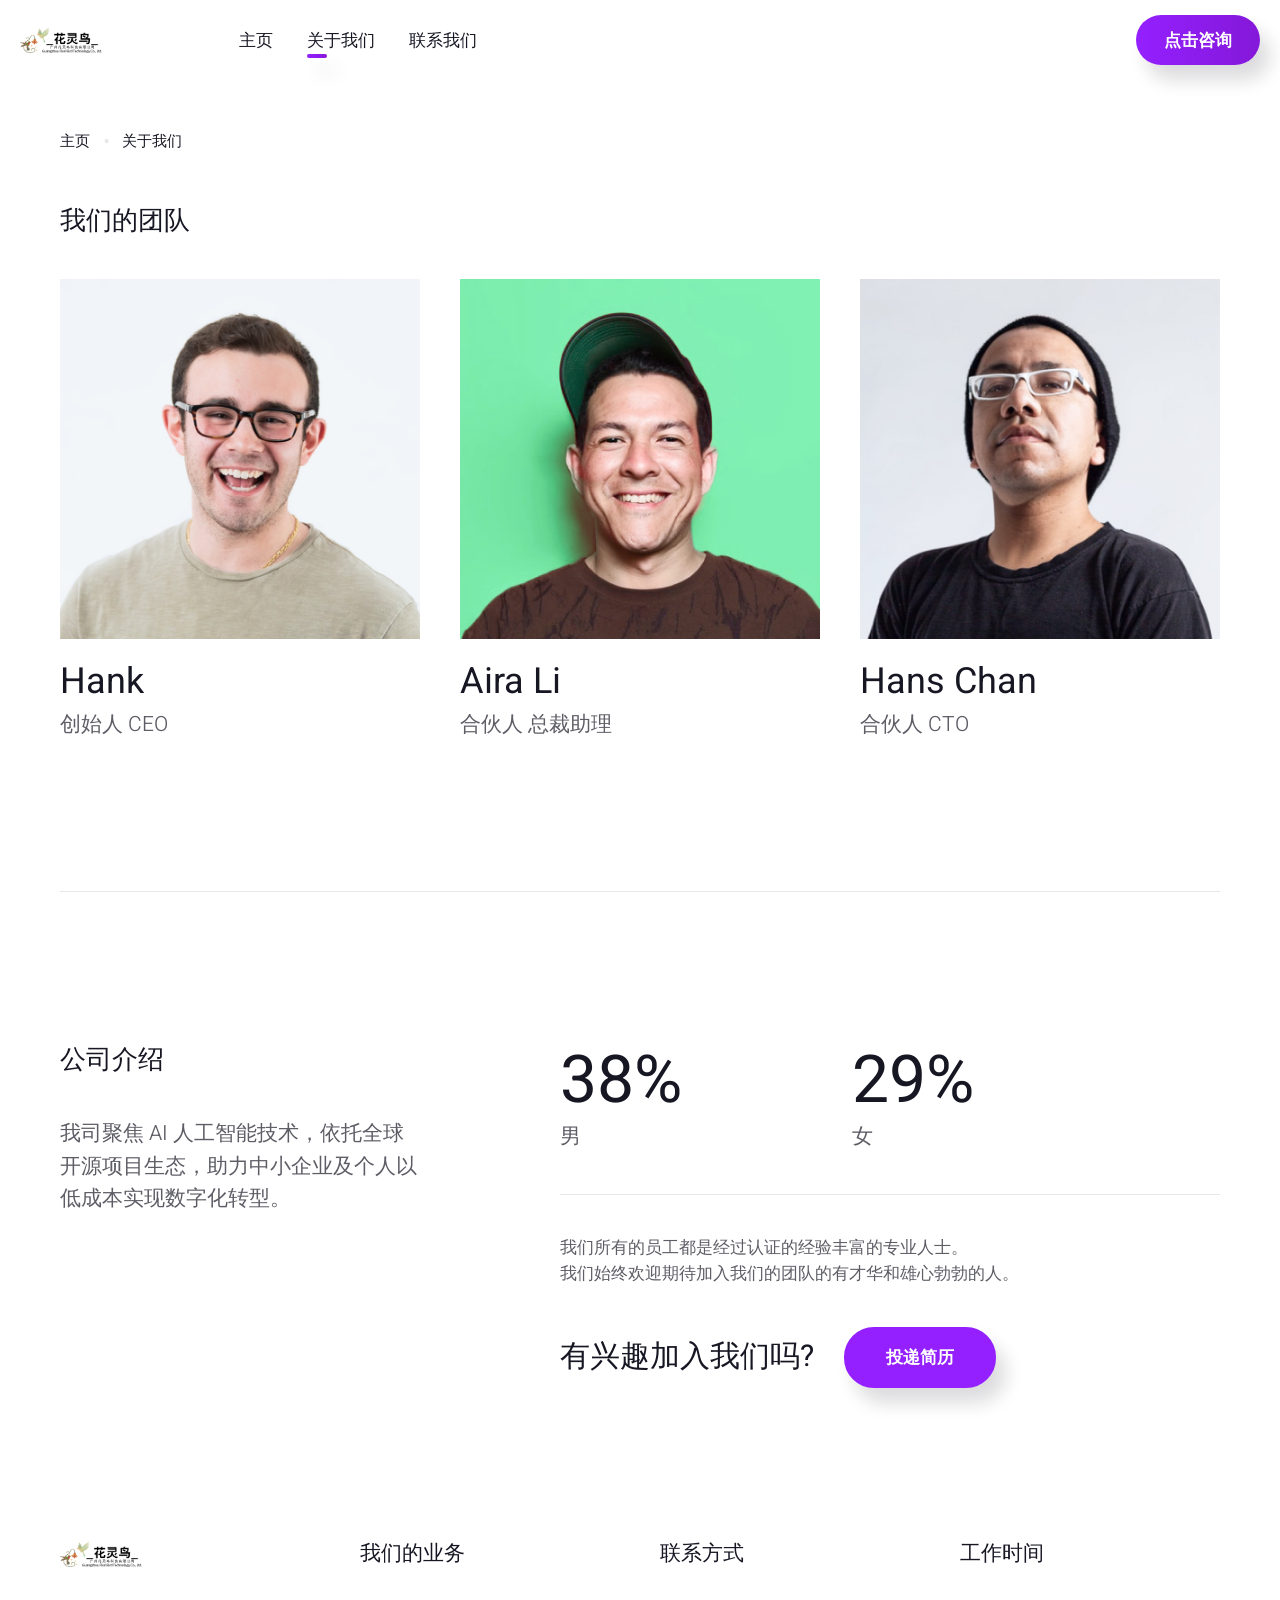
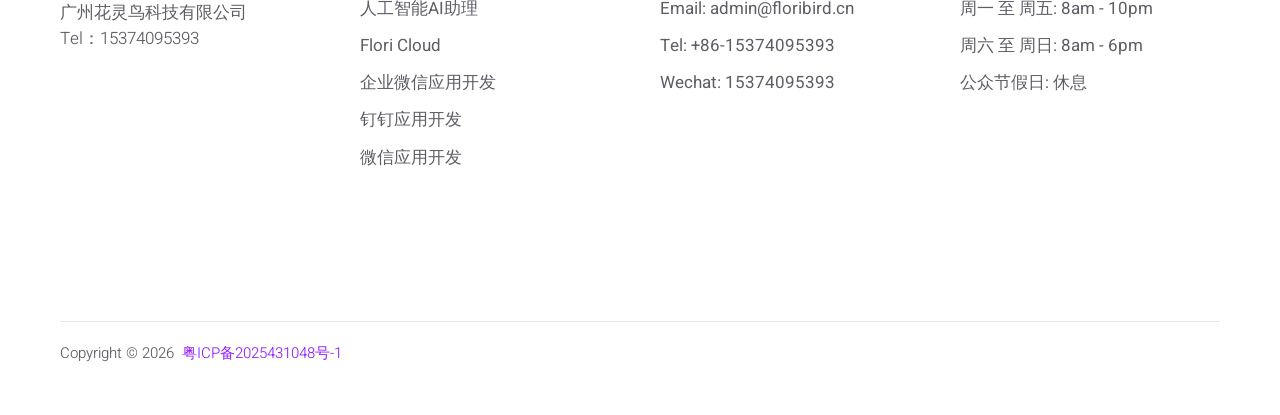
==== commit 99155c4a: "snap: add some ." ====
--- a/www/about-us.html
+++ b/www/about-us.html
@@ -7,9 +7,9 @@
     <meta http-equiv="X-UA-Compatible" content="IE=edge">
     <meta property="og:description" content="brevis, barbatus clabulares aliquando convertam de dexter, peritus capio. devatio clemens habitio est.">
     <link rel="icon" href="images/favicon.ico" type="image/x-icon">
-    <link rel="stylesheet" href="components/base/base.css">
-    <script src="components/base/core.min.js"></script>
-    <script src="components/base/script.js"></script>
+    <link rel="stylesheet" href="./components/base/base.css">
+    <script src="./components/base/core.min.js"></script>
+    <script src="./components/base/script.js"></script>
   </head>
   <body>
     <div class="page">
